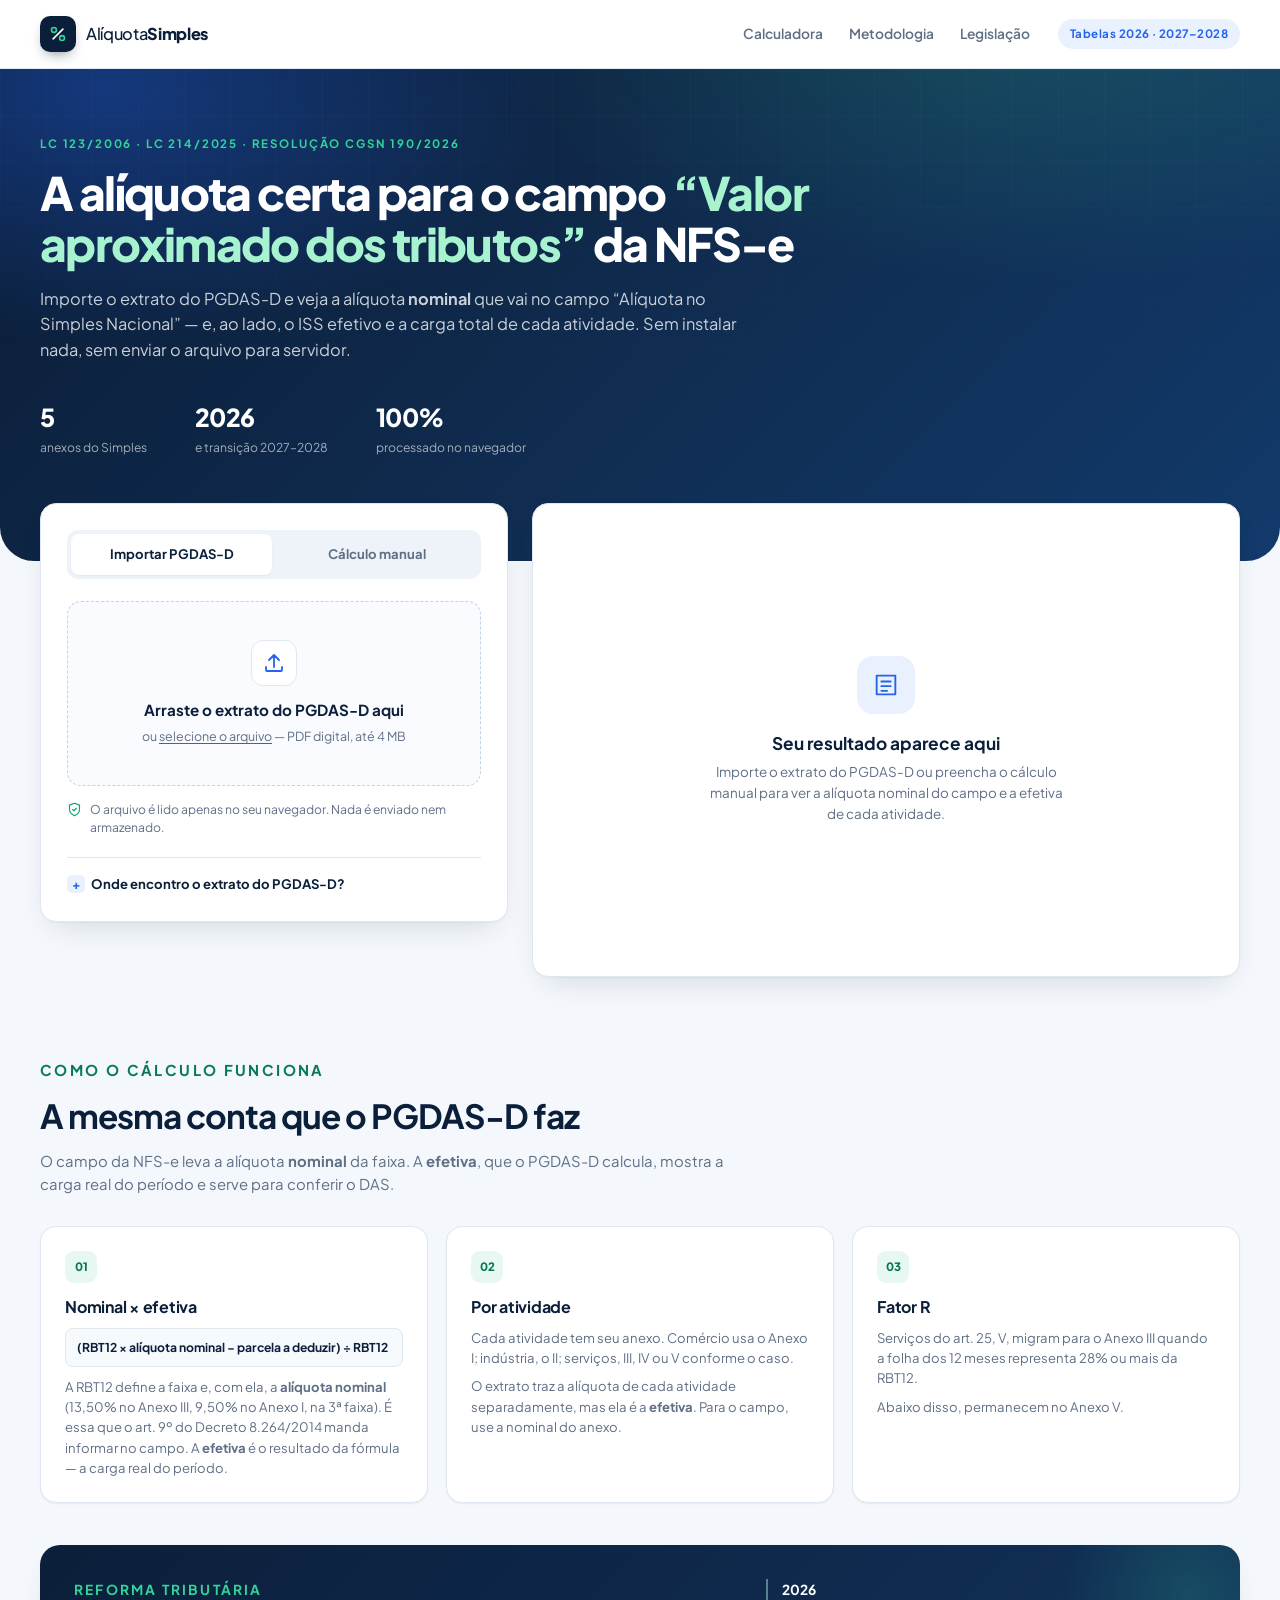
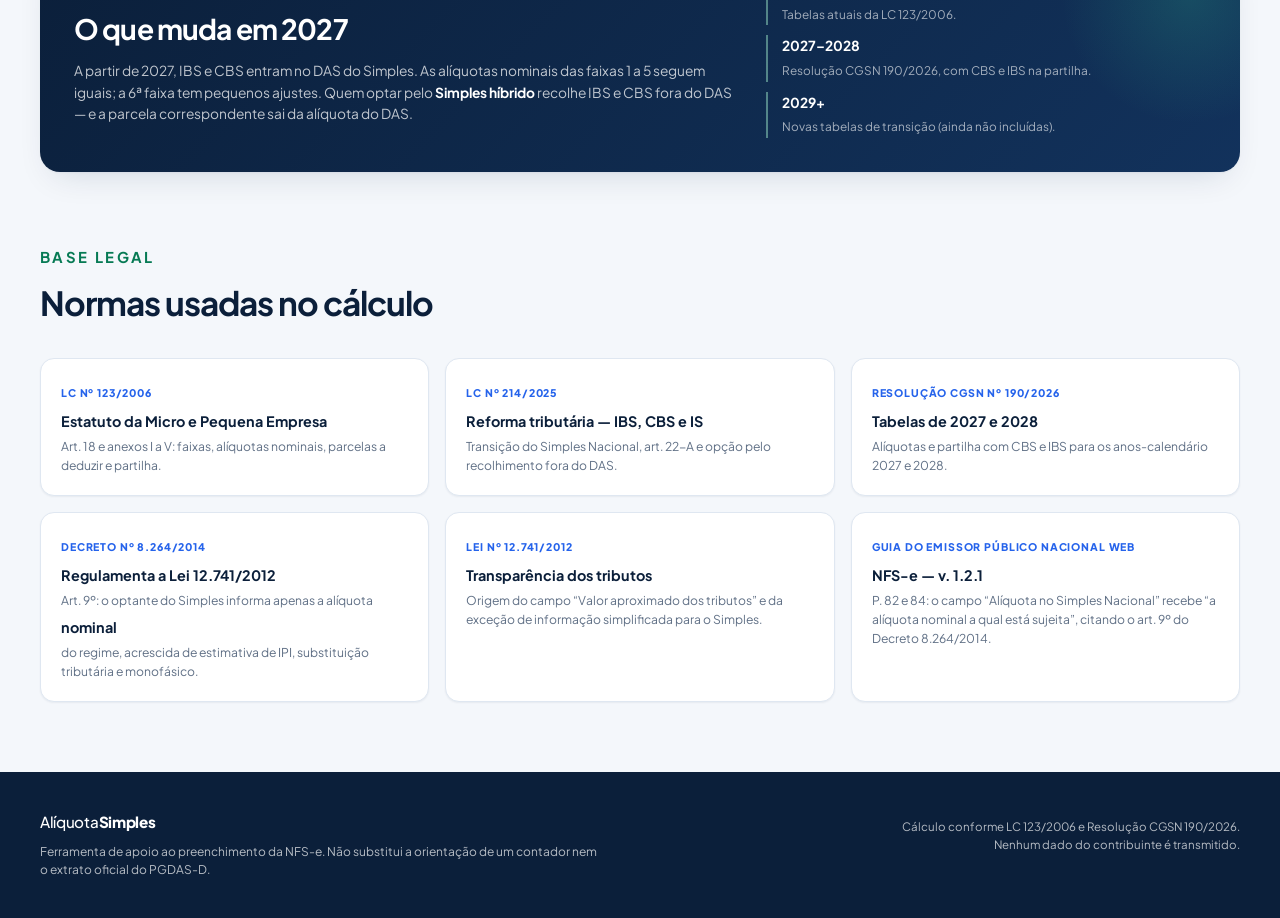
==== index.html @ 1a5f110c "refactor: remove a coluna DAS pago do relatorio" ====
<!DOCTYPE html>
<html lang="pt-BR">
<head>
  <meta charset="UTF-8">
  <meta name="viewport" content="width=device-width, initial-scale=1.0">
  <title>Alíquota Simples Nacional — cálculo para a NFS-e</title>
  <meta name="description" content="Calcule a alíquota nominal do Simples Nacional para o campo “Alíquota no Simples Nacional” da NFS-e e veja a efetiva ao lado. Importe o extrato do PGDAS-D ou informe os dados manualmente.">
  <link rel="icon" href="data:image/svg+xml,<svg xmlns='http://www.w3.org/2000/svg' viewBox='0 0 32 32'><rect width='32' height='32' rx='8' fill='%230f2544'/><path d='M10 22L22 10' stroke='%2334d399' stroke-width='2.5' stroke-linecap='round'/><circle cx='11' cy='11' r='3' fill='none' stroke='%23fff' stroke-width='2'/><circle cx='21' cy='21' r='3' fill='none' stroke='%23fff' stroke-width='2'/></svg>">
  <link rel="preconnect" href="https://fonts.googleapis.com">
  <link rel="preconnect" href="https://fonts.gstatic.com" crossorigin>
  <link href="https://fonts.googleapis.com/css2?family=Plus+Jakarta+Sans:wght@400;500;600;700;800&display=swap" rel="stylesheet">
  <link rel="stylesheet" href="styles.css">
</head>
<body>
  <header class="topbar">
    <div class="wrap topbar-inner">
      <a class="brand" href="#topo">
        <span class="brand-mark" aria-hidden="true">
          <svg viewBox="0 0 32 32"><path d="M10 22L22 10"/><circle cx="11" cy="11" r="3"/><circle cx="21" cy="21" r="3"/></svg>
        </span>
        <span class="brand-text">Alíquota<strong>Simples</strong></span>
      </a>
      <nav class="nav" aria-label="Navegação principal">
        <a href="#calcular">Calculadora</a>
        <a href="#metodologia">Metodologia</a>
        <a href="#legislacao">Legislação</a>
      </nav>
      <span class="badge-ano">Tabelas 2026 · 2027–2028</span>
    </div>
  </header>

  <main id="topo">
    <section class="hero">
      <div class="wrap hero-inner">
        <p class="eyebrow">LC 123/2006 · LC 214/2025 · Resolução CGSN 190/2026</p>
        <h1>A alíquota certa para o campo <span>“Valor aproximado dos tributos”</span> da NFS-e</h1>
        <p class="hero-sub">Importe o extrato do PGDAS-D e veja a alíquota <strong>nominal</strong> que vai no campo “Alíquota no Simples Nacional” — e, ao lado, o ISS efetivo e a carga total de cada atividade. Sem instalar nada, sem enviar o arquivo para servidor.</p>
        <div class="hero-stats">
          <div><strong>5</strong><span>anexos do Simples</span></div>
          <div><strong>2026</strong><span>e transição 2027–2028</span></div>
          <div><strong>100%</strong><span>processado no navegador</span></div>
        </div>
      </div>
    </section>

    <section class="wrap layout" id="calcular">
      <div class="panel entrada">
        <div class="tabs" role="tablist" aria-label="Forma de entrada dos dados">
          <button class="tab is-active" id="tab-pdf" role="tab" aria-selected="true" aria-controls="painel-pdf" data-tab="pdf">Importar PGDAS-D</button>
          <button class="tab" id="tab-manual" role="tab" aria-selected="false" aria-controls="painel-manual" data-tab="manual">Cálculo manual</button>
        </div>

        <div id="painel-pdf" role="tabpanel" aria-labelledby="tab-pdf">
          <label class="dropzone" id="dropzone" for="arquivo" tabindex="0">
            <input type="file" id="arquivo" accept="application/pdf,.pdf" hidden>
            <span class="drop-icon" aria-hidden="true">
              <svg viewBox="0 0 24 24"><path d="M12 16V4m0 0L7 9m5-5 5 5"/><path d="M4 16v3a1 1 0 0 0 1 1h14a1 1 0 0 0 1-1v-3"/></svg>
            </span>
            <span class="drop-title">Arraste o extrato do PGDAS-D aqui</span>
            <span class="drop-sub">ou <u>selecione o arquivo</u> — PDF digital, até 4 MB</span>
          </label>
          <p class="nota">
            <svg viewBox="0 0 24 24" aria-hidden="true"><path d="M12 22s8-4 8-10V5l-8-3-8 3v7c0 6 8 10 8 10Z"/><path d="m9 12 2 2 4-4"/></svg>
            O arquivo é lido apenas no seu navegador. Nada é enviado nem armazenado.
          </p>

          <details class="ajuda">
            <summary>Onde encontro o extrato do PGDAS-D?</summary>
            <ol>
              <li>Acesse o <strong>Portal do Simples Nacional</strong> com o certificado ou código de acesso.</li>
              <li>Entre em <strong>PGDAS-D → Apuração → Consultar Extrato</strong> e escolha o período.</li>
              <li>Baixe o PDF (é o arquivo que começa com <em>“Extrato do Simples Nacional”</em>).</li>
            </ol>
            <p>O PDF precisa ser digital (texto selecionável). Extratos escaneados ou fotografados não são lidos.</p>
          </details>
        </div>

        <div id="painel-manual" role="tabpanel" aria-labelledby="tab-manual" hidden>
          <form id="form-manual" class="manual" novalidate>
            <div class="form-grid">
              <div class="field">
                <label for="ano">Ano de apuração</label>
                <select id="ano" name="ano">
                  <option value="2026">2026 (ou anterior)</option>
                  <option value="2027">2027–2028</option>
                </select>
              </div>
              <div class="field">
                <label for="atividade">Atividade</label>
                <select id="atividade" name="atividade">
                  <option value="I">Comércio — Anexo I</option>
                  <option value="II">Indústria — Anexo II</option>
                  <option value="III">Serviços — Anexo III</option>
                  <option value="IV">Serviços — Anexo IV</option>
                  <option value="V">Serviços — Anexo V</option>
                  <option value="R">Sujeitos ao Fator R (III ou V)</option>
                </select>
              </div>
            </div>

            <label class="check inicio-check">
              <input type="checkbox" id="inicio-atividade" name="inicio-atividade">
              <span><strong>Empresa em início de atividade</strong> — informe o mês de atividade contado desde a inscrição no CNPJ.</span>
            </label>
            <div class="field" id="campo-mes-atividade" hidden>
              <label for="mes-atividade">Mês de atividade no período de apuração</label>
              <select id="mes-atividade" name="mes-atividade">
                <option value="1">1º mês</option>
                <option value="2">2º mês</option>
                <option value="3">3º mês</option>
                <option value="4">4º mês</option>
                <option value="5">5º mês</option>
                <option value="6">6º mês</option>
                <option value="7">7º mês</option>
                <option value="8">8º mês</option>
                <option value="9">9º mês</option>
                <option value="10">10º mês</option>
                <option value="11">11º mês</option>
                <option value="12">12º mês</option>
                <option value="13">13º mês</option>
                <option value="14">14º mês ou posterior (regra normal)</option>
              </select>
              <p class="field-help" id="inicio-help"></p>
            </div>

            <div class="field">
              <label for="rbt12">RBT12 — base normal informada no PGDAS-D <span class="hint">necessária fora do período inicial</span></label>
              <div class="money"><span>R$</span><input id="rbt12" name="rbt12" inputmode="decimal" placeholder="540.220,74" autocomplete="off"></div>
            </div>

            <div class="form-grid">
              <div class="field">
                <label for="rbt12p">Base proporcionalizada (RBT12p) <span class="hint">conforme o PA e o ano</span></label>
                <div class="money"><span>R$</span><input id="rbt12p" name="rbt12p" inputmode="decimal" placeholder="opcional" autocomplete="off"></div>
              </div>
              <div class="field">
                <label for="rpa">Receita do mês <span class="hint">opcional</span></label>
                <div class="money"><span>R$</span><input id="rpa" name="rpa" inputmode="decimal" placeholder="estimar o DAS" autocomplete="off"></div>
              </div>
            </div>

            <div class="field" id="campo-receitas-historicas" hidden>
              <label for="receitas-historicas">Receitas brutas mensais anteriores <span class="hint">separadas por ponto e vírgula</span></label>
              <input id="receitas-historicas" name="receitas-historicas" inputmode="decimal" placeholder="10.000,00; 12.500,00; 0,00" autocomplete="off">
              <p class="field-help" id="historico-help"></p>
            </div>

            <div class="field" id="campo-fator" hidden>
              <label for="fator">Fator R <span class="hint">FS12 ÷ RBT12, em %</span></label>
              <div class="suffix"><input id="fator" name="fator" inputmode="decimal" placeholder="ex.: 61 ou 0,61" autocomplete="off"><span>%</span></div>
              <p class="field-help" id="fator-help">Fator R ≥ 28% → Anexo III · abaixo de 28% → Anexo V.</p>
            </div>

            <label class="check" id="campo-hibrido" hidden>
              <input type="checkbox" id="hibrido" name="hibrido">
              <span><strong>Simples híbrido (2027+)</strong> — IBS e CBS recolhidos fora do DAS</span>
            </label>

            <button class="btn btn-primary" type="submit">Calcular alíquota</button>
            <p class="form-erro" id="form-erro" role="alert" hidden></p>
          </form>
        </div>
      </div>

      <div class="panel resultado" id="resultado" aria-live="polite">
        <div class="vazio" id="estado-vazio">
          <span class="vazio-icon" aria-hidden="true">
            <svg viewBox="0 0 24 24"><path d="M4 4h16v16H4z"/><path d="M8 9h8M8 13h8M8 17h5"/></svg>
          </span>
          <h2>Seu resultado aparece aqui</h2>
          <p>Importe o extrato do PGDAS-D ou preencha o cálculo manual para ver a alíquota nominal do campo e a efetiva de cada atividade.</p>
        </div>
      </div>
    </section>

    <section class="wrap metodologia" id="metodologia">
      <div class="section-head">
        <p class="eyebrow">Como o cálculo funciona</p>
        <h2>A mesma conta que o PGDAS-D faz</h2>
        <p>O campo da NFS-e leva a alíquota <strong>nominal</strong> da faixa. A <strong>efetiva</strong>, que o PGDAS-D calcula, mostra a carga real do período e serve para conferir o DAS.</p>
      </div>
      <div class="cards3">
        <article class="card">
          <span class="card-num">01</span>
          <h3>Nominal × efetiva</h3>
          <p class="formula-inline">(RBT12 × alíquota nominal − parcela a deduzir) ÷ RBT12</p>
          <p>A RBT12 define a faixa e, com ela, a <strong>alíquota nominal</strong> (13,50% no Anexo III, 9,50% no Anexo I, na 3ª faixa). É essa que o art. 9º do Decreto 8.264/2014 manda informar no campo. A <strong>efetiva</strong> é o resultado da fórmula — a carga real do período.</p>
        </article>
        <article class="card">
          <span class="card-num">02</span>
          <h3>Por atividade</h3>
          <p>Cada atividade tem seu anexo. Comércio usa o Anexo I; indústria, o II; serviços, III, IV ou V conforme o caso.</p>
          <p>O extrato traz a alíquota de cada atividade separadamente, mas ela é a <strong>efetiva</strong>. Para o campo, use a nominal do anexo.</p>
        </article>
        <article class="card">
          <span class="card-num">03</span>
          <h3>Fator R</h3>
          <p>Serviços do art. 25, V, migram para o Anexo III quando a folha dos 12 meses representa 28% ou mais da RBT12.</p>
          <p>Abaixo disso, permanecem no Anexo V.</p>
        </article>
      </div>
    </section>

    <section class="wrap transicao">
      <div class="transicao-box">
        <div>
          <p class="eyebrow">Reforma tributária</p>
          <h2>O que muda em 2027</h2>
          <p>A partir de 2027, IBS e CBS entram no DAS do Simples. As alíquotas nominais das faixas 1 a 5 seguem iguais; a 6ª faixa tem pequenos ajustes. Quem optar pelo <strong>Simples híbrido</strong> recolhe IBS e CBS fora do DAS — e a parcela correspondente sai da alíquota do DAS.</p>
        </div>
        <ul class="transicao-lista">
          <li><strong>2026</strong><span>Tabelas atuais da LC 123/2006.</span></li>
          <li><strong>2027–2028</strong><span>Resolução CGSN 190/2026, com CBS e IBS na partilha.</span></li>
          <li><strong>2029+</strong><span>Novas tabelas de transição (ainda não incluídas).</span></li>
        </ul>
      </div>
    </section>

    <section class="wrap legislacao" id="legislacao">
      <div class="section-head">
        <p class="eyebrow">Base legal</p>
        <h2>Normas usadas no cálculo</h2>
      </div>
      <div class="legislacao-grid">
        <a class="leg-item" href="https://www.planalto.gov.br/ccivil_03/leis/lcp/lcp123.htm" target="_blank" rel="noopener">
          <span>LC nº 123/2006</span>
          <strong>Estatuto da Micro e Pequena Empresa</strong>
          <p>Art. 18 e anexos I a V: faixas, alíquotas nominais, parcelas a deduzir e partilha.</p>
        </a>
        <a class="leg-item" href="https://www.planalto.gov.br/ccivil_03/leis/lcp/lcp214.htm" target="_blank" rel="noopener">
          <span>LC nº 214/2025</span>
          <strong>Reforma tributária — IBS, CBS e IS</strong>
          <p>Transição do Simples Nacional, art. 22-A e opção pelo recolhimento fora do DAS.</p>
        </a>
        <a class="leg-item" href="https://www.in.gov.br/" target="_blank" rel="noopener">
          <span>Resolução CGSN nº 190/2026</span>
          <strong>Tabelas de 2027 e 2028</strong>
          <p>Alíquotas e partilha com CBS e IBS para os anos-calendário 2027 e 2028.</p>
        </a>
        <a class="leg-item" href="https://www.planalto.gov.br/ccivil_03/_ato2011-2014/2014/decreto/d8264.htm" target="_blank" rel="noopener">
          <span>Decreto nº 8.264/2014</span>
          <strong>Regulamenta a Lei 12.741/2012</strong>
          <p>Art. 9º: o optante do Simples informa apenas a alíquota <strong>nominal</strong> do regime, acrescida de estimativa de IPI, substituição tributária e monofásico.</p>
        </a>
        <a class="leg-item" href="https://www.planalto.gov.br/ccivil_03/_ato2011-2014/2012/lei/l12741.htm" target="_blank" rel="noopener">
          <span>Lei nº 12.741/2012</span>
          <strong>Transparência dos tributos</strong>
          <p>Origem do campo “Valor aproximado dos tributos” e da exceção de informação simplificada para o Simples.</p>
        </a>
        <a class="leg-item" href="https://www.gov.br/nfse/pt-br" target="_blank" rel="noopener">
          <span>Guia do Emissor Público Nacional Web</span>
          <strong>NFS-e — v. 1.2.1</strong>
          <p>P. 82 e 84: o campo “Alíquota no Simples Nacional” recebe “a alíquota nominal a qual está sujeita”, citando o art. 9º do Decreto 8.264/2014.</p>
        </a>
      </div>
    </section>
  </main>

  <footer class="footer">
    <div class="wrap footer-inner">
      <div>
        <span class="brand-text small">Alíquota<strong>Simples</strong></span>
        <p>Ferramenta de apoio ao preenchimento da NFS-e. Não substitui a orientação de um contador nem o extrato oficial do PGDAS-D.</p>
      </div>
      <p class="footer-meta">Cálculo conforme LC 123/2006 e Resolução CGSN 190/2026.<br>Nenhum dado do contribuinte é transmitido.</p>
    </div>
  </footer>

  <script src="pdf.min.js" defer></script>
  <script src="tabelas.js" defer></script>
  <script src="parser.js" defer></script>
  <script src="app.js" defer></script>
</body>
</html>
---- styles.css ----
:root {
  --navy: #0b1f3a;
  --navy-2: #12325c;
  --blue: #2563eb;
  --blue-dark: #1d4ed8;
  --blue-soft: #eaf1fe;
  --emerald: #0f9f6e;
  --emerald-light: #34d399;
  --emerald-soft: #e7f7f1;
  --ink: #152033;
  --muted: #5f6f85;
  --line: #dfe7f1;
  --bg: #f4f7fb;
  --card: #ffffff;
  --radius: 16px;
  --shadow: 0 1px 2px rgba(15, 37, 68, .04), 0 14px 34px -14px rgba(15, 37, 68, .16);
  --shadow-sm: 0 1px 2px rgba(15, 37, 68, .06);
  --font: 'Plus Jakarta Sans', -apple-system, BlinkMacSystemFont, 'Segoe UI', Roboto, sans-serif;
}

* { margin: 0; padding: 0; box-sizing: border-box; }

html { scroll-behavior: smooth; }

body {
  font-family: var(--font);
  background: var(--bg);
  color: var(--ink);
  line-height: 1.55;
  -webkit-font-smoothing: antialiased;
}

a { color: inherit; text-decoration: none; }

button, input, select { font: inherit; color: inherit; }

.wrap { width: min(1200px, calc(100% - 40px)); margin: 0 auto; }

/* Topbar */
.topbar {
  position: sticky;
  top: 0;
  z-index: 40;
  background: rgba(255, 255, 255, .92);
  backdrop-filter: blur(10px);
  border-bottom: 1px solid var(--line);
}
.topbar-inner { display: flex; align-items: center; gap: 28px; height: 68px; }
.brand { display: inline-flex; align-items: center; gap: 10px; margin-right: auto; }
.brand-mark {
  width: 36px; height: 36px; border-radius: 10px;
  background: var(--navy);
  display: grid; place-items: center;
  box-shadow: 0 6px 14px -6px rgba(11, 31, 58, .6);
}
.brand-mark svg { width: 26px; height: 26px; fill: none; stroke: #fff; stroke-width: 2; stroke-linecap: round; }
.brand-mark svg circle { stroke: var(--emerald-light); }
.brand-text { font-size: 1.02rem; font-weight: 500; letter-spacing: -.02em; color: var(--navy); }
.brand-text strong { font-weight: 800; }
.brand-text.small { font-size: .95rem; }

.nav { display: flex; gap: 26px; }
.nav a { font-size: .86rem; font-weight: 600; color: var(--muted); transition: color .18s; }
.nav a:hover { color: var(--navy); }
.badge-ano {
  font-size: .72rem; font-weight: 700; letter-spacing: .04em;
  color: var(--blue); background: var(--blue-soft);
  padding: 6px 12px; border-radius: 999px; white-space: nowrap;
}

/* Hero */
.hero {
  position: relative;
  overflow: hidden;
  background:
    radial-gradient(900px 420px at 82% -10%, rgba(52, 211, 153, .20), transparent 62%),
    radial-gradient(700px 380px at 8% 4%, rgba(37, 99, 235, .38), transparent 66%),
    linear-gradient(135deg, #0a1c35 0%, #102c50 52%, #123a6b 100%);
  color: #fff;
  padding: 66px 0 104px;
  border-radius: 0 0 34px 34px;
}
.hero::after {
  content: '';
  position: absolute; inset: 0;
  background-image:
    linear-gradient(rgba(255,255,255,.045) 1px, transparent 1px),
    linear-gradient(90deg, rgba(255,255,255,.045) 1px, transparent 1px);
  background-size: 46px 46px;
  mask-image: linear-gradient(to bottom, rgba(0,0,0,.5), transparent 78%);
  pointer-events: none;
}
.hero-inner { position: relative; z-index: 1; }
.eyebrow {
  font-size: .72rem; font-weight: 700; letter-spacing: .16em;
  text-transform: uppercase; color: var(--emerald-light);
}
.hero .eyebrow { margin-bottom: 14px; }
.hero h1 {
  font-size: clamp(2rem, 3.6vw, 3.15rem);
  line-height: 1.1;
  letter-spacing: -.035em;
  font-weight: 800;
  max-width: 940px;
}
.hero h1 span { color: #a7f3d0; }
.hero-sub { margin-top: 18px; max-width: 720px; font-size: 1.02rem; color: rgba(255, 255, 255, .78); }
.hero-stats { display: flex; flex-wrap: wrap; gap: 16px 48px; margin-top: 36px; }
.hero-stats div { display: flex; flex-direction: column; }
.hero-stats strong { font-size: 1.55rem; font-weight: 800; letter-spacing: -.03em; }
.hero-stats span { font-size: .76rem; color: rgba(255, 255, 255, .62); margin-top: 2px; }

/* Layout */
.layout {
  display: grid;
  grid-template-columns: minmax(0, 468px) minmax(0, 1fr);
  gap: 24px;
  align-items: start;
  margin-top: -58px;
  margin-bottom: 8px;
  position: relative;
  z-index: 2;
}

.panel {
  background: var(--card);
  border: 1px solid var(--line);
  border-radius: var(--radius);
  box-shadow: var(--shadow);
  padding: 26px;
}
.entrada { position: sticky; top: 88px; }

/* Tabs */
.tabs {
  display: flex; gap: 4px; padding: 4px;
  background: #eef3f9; border-radius: 11px; margin-bottom: 22px;
}
.tab {
  flex: 1; border: 0; background: transparent; cursor: pointer;
  padding: 10px 12px; border-radius: 8px;
  font-size: .82rem; font-weight: 700; color: var(--muted);
  transition: background .18s, color .18s, box-shadow .18s;
}
.tab:hover { color: var(--navy); }
.tab.is-active { background: #fff; color: var(--navy); box-shadow: var(--shadow-sm); }

/* Dropzone */
.dropzone {
  display: flex; flex-direction: column; align-items: center; justify-content: center;
  gap: 6px; text-align: center;
  border: 1.8px dashed #c3d2e5; border-radius: 14px;
  background: #f9fbfe; padding: 38px 20px;
  cursor: pointer; transition: border-color .18s, background .18s, transform .18s;
}
.dropzone:hover, .dropzone:focus-visible, .dropzone.is-drag {
  border-color: var(--blue); background: var(--blue-soft);
  outline: none;
}
.dropzone.is-drag { transform: scale(.995); }
.drop-icon {
  width: 46px; height: 46px; border-radius: 12px; background: #fff;
  border: 1px solid var(--line); display: grid; place-items: center; margin-bottom: 6px;
}
.drop-icon svg { width: 24px; height: 24px; fill: none; stroke: var(--blue); stroke-width: 1.8; stroke-linecap: round; stroke-linejoin: round; }
.drop-title { font-weight: 700; font-size: .95rem; color: var(--navy); }
.drop-sub { font-size: .78rem; color: var(--muted); }
.drop-sub u { text-decoration-color: var(--blue); text-underline-offset: 2px; }

.nota {
  display: flex; gap: 8px; align-items: flex-start;
  font-size: .76rem; color: var(--muted); margin-top: 14px;
}
.nota svg { width: 15px; height: 15px; flex: 0 0 auto; margin-top: 2px; fill: none; stroke: var(--emerald); stroke-width: 1.8; stroke-linecap: round; stroke-linejoin: round; }

.ajuda { margin-top: 20px; border-top: 1px solid var(--line); padding-top: 16px; }
.ajuda summary { cursor: pointer; font-size: .82rem; font-weight: 700; color: var(--navy); list-style: none; display: flex; align-items: center; gap: 6px; }
.ajuda summary::-webkit-details-marker { display: none; }
.ajuda summary::before { content: '+'; display: inline-grid; place-items: center; width: 18px; height: 18px; border-radius: 5px; background: var(--blue-soft); color: var(--blue); font-weight: 800; font-size: .78rem; }
.ajuda[open] summary::before { content: '–'; }
.ajuda ol { margin: 12px 0 8px 18px; font-size: .8rem; color: var(--muted); display: grid; gap: 6px; }
.ajuda p { font-size: .78rem; color: var(--muted); }

/* Form */
.manual .field { margin-bottom: 14px; }
.form-grid { display: grid; grid-template-columns: 1fr 1fr; gap: 12px; }
.field label { display: block; font-size: .76rem; font-weight: 700; color: var(--navy); margin-bottom: 6px; }
.hint, .obrig { font-weight: 600; color: var(--muted); font-size: .68rem; letter-spacing: .02em; }
.obrig { color: var(--blue); }
.field-help { font-size: .72rem; color: var(--muted); margin-top: 5px; }

.field select,
.field input[type="text"],
.field input:not([type]) {
  width: 100%; height: 42px;
  border: 1.5px solid var(--line); border-radius: 9px;
  background: #fcfdff; padding: 0 12px;
  font-size: .88rem; font-weight: 600;
  transition: border-color .18s, box-shadow .18s, background .18s;
}
.field select:focus, .field input:focus {
  outline: none; border-color: var(--blue); background: #fff;
  box-shadow: 0 0 0 3px rgba(37, 99, 235, .12);
}
.money, .suffix {
  display: flex; align-items: center;
  border: 1.5px solid var(--line); border-radius: 9px;
  background: #fcfdff; overflow: hidden;
  transition: border-color .18s, box-shadow .18s;
}
.money:focus-within, .suffix:focus-within {
  border-color: var(--blue); background: #fff;
  box-shadow: 0 0 0 3px rgba(37, 99, 235, .12);
}
.money span, .suffix span {
  padding: 0 10px; font-size: .78rem; font-weight: 700; color: var(--muted);
  background: #f4f7fb; align-self: stretch; display: flex; align-items: center;
}
.money input, .suffix input {
  flex: 1; min-width: 0; height: 40px; border: 0; background: transparent;
  padding: 0 12px; font-size: .88rem; font-weight: 600;
}
.money input:focus, .suffix input:focus { outline: none; }

.check {
  display: flex; gap: 10px; align-items: flex-start;
  background: #f7fafd; border: 1px solid var(--line); border-radius: 10px;
  padding: 12px 14px; margin: 4px 0 18px; cursor: pointer;
}
.check input { width: 17px; height: 17px; margin-top: 2px; accent-color: var(--blue); flex: 0 0 auto; }
.check span { font-size: .78rem; color: var(--muted); line-height: 1.45; }
.check strong { color: var(--navy); }

.btn {
  display: inline-flex; align-items: center; justify-content: center; gap: 8px;
  border: 0; border-radius: 10px; cursor: pointer;
  font-weight: 700; font-size: .86rem; padding: 12px 18px;
  transition: transform .16s, background .18s, box-shadow .18s, color .18s;
}
.btn:active { transform: translateY(1px); }
.btn-primary {
  width: 100%;
  background: var(--blue); color: #fff;
  box-shadow: 0 10px 22px -10px rgba(37, 99, 235, .7);
}
.btn-primary:hover { background: var(--blue-dark); }
.btn-soft {
  background: #fff; color: var(--navy);
  border: 1px solid var(--line); padding: 8px 12px; font-size: .76rem;
}
.btn-soft:hover { border-color: var(--blue); color: var(--blue); }
.btn-copy {
  background: var(--emerald-soft); color: #067a54;
  padding: 8px 12px; font-size: .74rem; white-space: nowrap;
}
.btn-copy:hover { background: #d5f2e6; }

.form-erro {
  margin-top: 12px; font-size: .78rem; color: #b42318;
  background: #fef3f2; border: 1px solid #fecdca; border-radius: 8px; padding: 10px 12px;
}

/* Result — empty */
.vazio {
  min-height: 420px; display: flex; flex-direction: column;
  align-items: center; justify-content: center; text-align: center;
  padding: 40px 28px; color: var(--muted);
}
.vazio-icon {
  width: 58px; height: 58px; border-radius: 16px;
  background: var(--blue-soft); display: grid; place-items: center; margin-bottom: 16px;
}
.vazio-icon svg { width: 28px; height: 28px; fill: none; stroke: var(--blue); stroke-width: 1.6; stroke-linecap: round; stroke-linejoin: round; }
.vazio h2 { font-size: 1.08rem; color: var(--navy); margin-bottom: 6px; }
.vazio p { font-size: .84rem; max-width: 360px; }
.vazio-icon.erro { background: #fef3f2; }
.vazio-icon.erro svg { stroke: #d92d20; }

.loading {
  min-height: 420px; display: flex; flex-direction: column; align-items: center;
  justify-content: center; gap: 10px; color: var(--muted); font-size: .84rem;
  padding: 30px; text-align: center;
}
.loading strong { color: var(--navy); font-size: .95rem; }
.spinner {
  width: 36px; height: 36px; border-radius: 50%;
  border: 3px solid var(--line); border-top-color: var(--blue);
  animation: girar .8s linear infinite; margin-bottom: 4px;
}
@keyframes girar { to { transform: rotate(360deg); } }

/* Result — company */
.empresa { display: flex; justify-content: space-between; align-items: flex-start; gap: 16px; padding-bottom: 12px; border-bottom: 1px solid var(--line); }
.empresa h2 { font-size: 1.05rem; letter-spacing: -.02em; margin: 2px 0 1px; }
.empresa p { font-size: .76rem; color: var(--muted); }
.empresa .pa {
  flex: 0 0 auto; text-align: right;
  background: var(--navy); color: #fff; border-radius: 9px;
  padding: 6px 10px; font-size: .72rem; font-weight: 700; line-height: 1.3;
}
.empresa .pa span { display: block; font-weight: 500; color: rgba(255,255,255,.62); font-size: .6rem; letter-spacing: .06em; text-transform: uppercase; }

.chips { display: grid; grid-template-columns: repeat(3, minmax(0, 1fr)); gap: 8px; margin: 10px 0; }
.chip { background: #f7fafd; border: 1px solid var(--line); border-radius: 10px; padding: 7px 10px; }
.chip span { display: block; font-size: .6rem; font-weight: 700; letter-spacing: .07em; text-transform: uppercase; color: var(--muted); }
.chip strong { display: block; font-size: .86rem; margin-top: 1px; letter-spacing: -.01em; }
.chip small { display: block; font-size: .63rem; color: var(--muted); margin-top: 1px; }

.section-mini {
  display: flex; justify-content: space-between; align-items: center; gap: 12px;
  margin: 12px 0 5px;
}
.section-mini h3 { font-size: .9rem; letter-spacing: -.01em; }
.section-mini p { font-size: .72rem; color: var(--muted); }

.toggle-hibrido {
  display: flex; align-items: center; gap: 8px;
  font-size: .74rem; color: var(--muted); cursor: pointer;
}
.toggle-hibrido input { width: 15px; height: 15px; accent-color: var(--blue); }

/* Activities */
.ativ { padding: 8px 4px; border-bottom: 1px solid #edf2f8; }
.ativ:last-child { border-bottom: 0; }
.ativ-top { display: flex; align-items: center; gap: 10px; }
.ativ-main { flex: 1 1 auto; min-width: 0; }
.ativ-desc { font-size: .78rem; font-weight: 600; line-height: 1.35; }
.ativ-meta { font-size: .67rem; color: var(--muted); margin-top: 2px; }
.ativ-anexo {
  flex: 0 0 122px; width: 122px; height: 28px; border: 1.5px solid var(--line);
  border-radius: 8px; background: #fcfdff; padding: 0 6px;
  font-size: .72rem; font-weight: 600; cursor: pointer;
}
.ativ-anexo:focus { outline: none; border-color: var(--blue); box-shadow: 0 0 0 3px rgba(37,99,235,.12); }
.ativ-rates {
  display: grid; grid-template-columns: repeat(3, minmax(0, 1fr));
  gap: 8px; margin-top: 5px;
}
.ativ-rate {
  text-align: center; min-width: 0;
  background: #f9fbfe; border: 1px solid var(--line); border-radius: 9px;
  padding: 3px 6px 5px;
  -webkit-print-color-adjust: exact; print-color-adjust: exact;
}
.ativ-rate .rate-cap {
  display: block; margin: 0 0 2px;
  font-size: .5rem; font-weight: 800; letter-spacing: .06em; text-transform: uppercase;
  color: var(--muted); line-height: 1.2;
  white-space: nowrap; overflow: hidden; text-overflow: ellipsis;
}
.ativ-rate strong { display: block; font-size: 1.08rem; font-weight: 800; color: var(--navy); letter-spacing: -.03em; line-height: 1.15; white-space: nowrap; }
.ativ-rate span { display: block; font-size: .62rem; color: var(--muted); margin-top: 2px; line-height: 1.3; }
.ativ-rate.is-empty strong { color: #b6c2d2; }
.nominal-rate { background: var(--emerald-soft); border-color: #a7e3c6; }
.nominal-rate strong { color: #047857; font-size: 1.26rem; }
.nominal-rate .rate-cap { color: #067a54; }
.nominal-rate.is-neutral { background: #f7fafd; border-color: var(--line); }
.nominal-rate.is-neutral strong { color: var(--navy); font-size: 1.08rem; }
.nominal-rate.is-neutral .rate-cap { color: var(--muted); }
.iss-rate { background: #eff6ff; border-color: #bfdbfe; }
.iss-rate strong { color: #1d4ed8; font-size: 1.26rem; }
.iss-rate .rate-cap { color: #1d4ed8; }
.iss-rate.is-neutral { background: #f7fafd; border-color: var(--line); }
.iss-rate.is-neutral strong { color: #b6c2d2; font-size: 1.08rem; }
.iss-rate.is-neutral .rate-cap { color: var(--muted); }
.btn-portal {
  display: block; width: 100%; margin-top: 4px;
  background: #067a54; color: #fff; border: 0; border-radius: 6px;
  padding: 3px 0; font-size: .6rem; font-weight: 800; cursor: pointer;
  font-family: inherit; letter-spacing: .01em;
}
.btn-portal:hover { background: #045c3f; }
.btn-portal.is-copied { background: #045c3f; }
.efetiva-rate strong { color: var(--navy); }
.link-copy {
  background: none; border: 0; padding: 0; margin-top: 4px;
  font-size: .62rem; font-weight: 700; color: #067a54;
  text-decoration: underline; text-underline-offset: 2px; cursor: pointer;
}
.link-copy:hover { color: #045c3f; }
.tag {
  display: inline-block; margin-left: 5px; padding: 1px 5px; border-radius: 4px;
  font-size: .56rem; font-weight: 800; letter-spacing: .05em; text-transform: uppercase;
  vertical-align: 1px; white-space: nowrap;
}
.tag-warn { background: #fef3f2; color: #b42318; border: 1px solid #fecdca; }
.tag-info { background: #eff6ff; color: #1d4ed8; border: 1px solid #bfdbfe; }

.alerta {
  display: flex; gap: 10px; align-items: flex-start;
  background: #fffaeb; border: 1px solid #fedf89; color: #93370d;
  border-radius: 10px; padding: 11px 13px; font-size: .76rem; margin-top: 14px;
}
.alerta svg { width: 16px; height: 16px; flex: 0 0 auto; margin-top: 1px; fill: none; stroke: currentColor; stroke-width: 1.8; stroke-linecap: round; }
.alerta strong { color: inherit; }
.alerta-info { background: #eff6ff; border-color: #bfdbfe; color: #1e40af; }
.destaque-portal {
  display: flex; gap: 9px; align-items: flex-start;
  background: linear-gradient(180deg, #ecfdf5, #e3f9ef);
  border: 1px solid #a7e3c6; color: #065f46;
  border-radius: 10px; padding: 8px 10px; font-size: .72rem; line-height: 1.45; margin-top: 8px;
}
.destaque-portal svg {
  width: 17px; height: 17px; flex: 0 0 auto; margin-top: 1px;
  fill: none; stroke: currentColor; stroke-width: 1.9; stroke-linecap: round;
}
.destaque-portal strong { color: #045c3f; }
.rate-principal { min-width: 0; }
.portal-pill {
  display: inline-block; margin-top: 10px; padding: 3px 9px; border-radius: 999px;
  background: #a7f3d0; color: #045c3f; font-size: .66rem; font-weight: 800;
  letter-spacing: .04em; text-transform: uppercase;
}
.btn-copy-destaque { background: #067a54 !important; color: #fff !important; border-color: #067a54 !important; }
.btn-copy-destaque:hover { background: #045c3f !important; }

/* Rate card (manual) */
.ratecard {
  position: relative; overflow: hidden; color: #fff;
  background:
    radial-gradient(420px 200px at 100% 0%, rgba(52, 211, 153, .28), transparent 70%),
    linear-gradient(135deg, #0a1c35, #133563);
  border-radius: 15px; padding: 24px;
  display: flex; justify-content: space-between; align-items: flex-start; gap: 20px;
}
.ratecard::after {
  content: ''; position: absolute; right: -40px; bottom: -70px;
  width: 200px; height: 200px; border-radius: 50%;
  border: 26px solid rgba(255, 255, 255, .05);
}
.ratecard > * { position: relative; z-index: 1; }
.rate-label { font-size: .66rem; font-weight: 700; letter-spacing: .12em; text-transform: uppercase; color: #a7f3d0; }
.rate-value { font-size: clamp(2.8rem, 6vw, 4rem); font-weight: 800; letter-spacing: -.05em; line-height: 1; margin-top: 6px; }
.rate-value small { font-size: 1.35rem; font-weight: 700; margin-left: 3px; color: #a7f3d0; }
.rate-sub { font-size: .78rem; color: rgba(255, 255, 255, .72); margin-top: 8px; }
.iss-pill {
  display: inline-block; margin-top: 8px; padding: 3px 9px; border-radius: 999px;
  background: #bfdbfe; color: #1e3a8a; font-size: .66rem; font-weight: 800;
  letter-spacing: .04em; text-transform: uppercase;
}
.ratecard .btn-copy { background: rgba(255, 255, 255, .14); color: #fff; border: 1px solid rgba(255, 255, 255, .25); }
.ratecard .btn-copy:hover { background: rgba(255, 255, 255, .24); }
.rate-acoes { display: flex; flex-direction: column; gap: 8px; align-items: flex-end; flex: 0 0 auto; }

.meta-grid { display: grid; grid-template-columns: repeat(4, minmax(0, 1fr)); gap: 10px; margin: 16px 0 4px; }
.meta { background: #f7fafd; border: 1px solid var(--line); border-radius: 10px; padding: 10px 12px; }
.meta span { display: block; font-size: .62rem; text-transform: uppercase; letter-spacing: .07em; color: var(--muted); font-weight: 700; }
.meta strong { display: block; font-size: .84rem; margin-top: 2px; }
.meta small { display: block; font-size: .62rem; color: var(--muted); margin-top: 2px; font-weight: 500; }

.formula {
  background: #f7fafd; border-left: 3px solid var(--emerald);
  border-radius: 0 9px 9px 0; padding: 11px 14px;
  font-size: .78rem; color: #334155; margin: 14px 0;
  overflow-wrap: anywhere;
}
.formula b { color: var(--navy); }

.das-linha {
  display: flex; justify-content: space-between; align-items: center; gap: 12px;
  background: var(--emerald-soft); border: 1px solid #c7ecd9;
  border-radius: 10px; padding: 11px 14px; margin: 12px 0;
  font-size: .8rem;
}
.das-linha strong { font-size: .95rem; color: #067a54; }

.hibrido-info {
  background: #eff6ff; border: 1px solid #bfdbfe; color: #1e3a8a;
  border-radius: 10px; padding: 11px 13px; font-size: .74rem; margin: 12px 0;
}
.hibrido-info strong { display: block; margin-bottom: 2px; }

.partilha { width: 100%; border-collapse: collapse; margin-top: 8px; font-size: .78rem; }
.partilha th {
  text-align: left; font-size: .62rem; text-transform: uppercase; letter-spacing: .07em;
  color: var(--muted); font-weight: 700; padding: 8px 6px; border-bottom: 1px solid var(--line);
}
.partilha th:not(:first-child), .partilha td:not(:first-child) { text-align: right; }
.partilha td { padding: 8px 6px; border-bottom: 1px solid #f0f4f9; }
.partilha td:first-child { font-weight: 600; }
.partilha tr.fora td { color: #1e40af; }
.partilha tr.fora td:first-child::after {
  content: 'fora do DAS'; font-size: .58rem; font-weight: 700; text-transform: uppercase;
  letter-spacing: .05em; color: #1d4ed8; background: #dbeafe;
  padding: 1px 5px; border-radius: 4px; margin-left: 6px; vertical-align: 1px;
}
.partilha .total td { font-weight: 800; border-top: 1.5px solid var(--line); border-bottom: 0; }

.rodape-nota { font-size: .68rem; color: var(--muted); margin-top: 10px; padding-top: 9px; border-top: 1px solid var(--line); }
.rodape-nota strong { color: var(--navy); }

.acoes-resultado { display: flex; gap: 8px; flex-wrap: wrap; margin-top: 10px; }

/* Metodologia */
.metodologia { padding: 74px 0 8px; }
.section-head { max-width: 720px; margin-bottom: 30px; }
.section-head .eyebrow { color: #067a54; }
.section-head h2 { font-size: clamp(1.6rem, 2.6vw, 2.1rem); letter-spacing: -.03em; margin: 8px 0 8px; color: var(--navy); }
.section-head p { color: var(--muted); font-size: .93rem; }

.cards3 { display: grid; grid-template-columns: repeat(3, minmax(0, 1fr)); gap: 18px; }
.card {
  background: #fff; border: 1px solid var(--line); border-radius: var(--radius);
  padding: 24px; box-shadow: var(--shadow-sm); position: relative;
}
.card-num {
  display: inline-grid; place-items: center; width: 32px; height: 32px;
  border-radius: 9px; background: var(--emerald-soft); color: #067a54;
  font-size: .72rem; font-weight: 800; margin-bottom: 12px;
}
.card h3 { font-size: 1rem; letter-spacing: -.015em; margin-bottom: 8px; color: var(--navy); }
.card p { font-size: .82rem; color: var(--muted); }
.card p + p { margin-top: 8px; }
.formula-inline {
  background: #f7fafd; border: 1px solid var(--line); border-radius: 8px;
  padding: 9px 11px; font-size: .76rem !important; color: var(--navy) !important;
  font-weight: 700; margin-bottom: 10px;
}

/* Transição */
.transicao { padding: 34px 0 8px; }
.transicao-box {
  display: grid; grid-template-columns: 1.35fr .9fr; gap: 32px;
  background: linear-gradient(135deg, #0b1f3a, #12325c);
  color: #fff; border-radius: 20px; padding: 34px;
  box-shadow: var(--shadow); position: relative; overflow: hidden;
}
.transicao-box::after {
  content: ''; position: absolute; right: -80px; top: -80px;
  width: 260px; height: 260px; border-radius: 50%;
  background: radial-gradient(circle, rgba(52,211,153,.18), transparent 70%);
}
.transicao-box .eyebrow { color: var(--emerald-light); }
.transicao-box h2 { font-size: clamp(1.4rem, 2.2vw, 1.8rem); letter-spacing: -.03em; margin: 6px 0 10px; }
.transicao-box p { font-size: .86rem; color: rgba(255, 255, 255, .74); }
.transicao-box strong { color: #fff; }
.transicao-lista { list-style: none; display: grid; gap: 10px; align-content: center; position: relative; z-index: 1; }
.transicao-lista li { border-left: 2px solid rgba(167, 243, 208, .45); padding-left: 14px; }
.transicao-lista strong { display: block; font-size: .86rem; }
.transicao-lista span { font-size: .74rem; color: rgba(255, 255, 255, .62); }

/* Legislação */
.legislacao { padding: 66px 0 40px; }
.legislacao-grid { display: grid; grid-template-columns: repeat(3, minmax(0, 1fr)); gap: 16px; }
.leg-item {
  display: block; background: #fff; border: 1px solid var(--line);
  border-radius: 14px; padding: 20px; box-shadow: var(--shadow-sm);
  transition: transform .18s, box-shadow .18s, border-color .18s;
}
.leg-item:hover { transform: translateY(-2px); border-color: #bfd0e6; box-shadow: var(--shadow); }
.leg-item span { font-size: .66rem; font-weight: 800; letter-spacing: .08em; text-transform: uppercase; color: var(--blue); }
.leg-item strong { display: block; font-size: .9rem; margin: 6px 0 5px; color: var(--navy); }
.leg-item p { font-size: .76rem; color: var(--muted); }

/* Footer */
.footer { background: var(--navy); color: rgba(255, 255, 255, .7); padding: 38px 0; margin-top: 30px; }
.footer-inner { display: flex; justify-content: space-between; gap: 34px; align-items: flex-start; }
.footer .brand-text { color: #fff; }
.footer p { font-size: .75rem; max-width: 560px; margin-top: 8px; }
.footer-meta { text-align: right; font-size: .72rem !important; line-height: 1.6; }

@media (max-width: 1000px) {
  .layout { grid-template-columns: 1fr; }
  .entrada { position: static; }
  .nav { display: none; }
  .cards3, .legislacao-grid { grid-template-columns: 1fr; }
  .transicao-box { grid-template-columns: 1fr; }
}

@media (max-width: 760px) {
  .wrap { width: calc(100% - 28px); }
  .hero { padding: 46px 0 86px; border-radius: 0 0 24px 24px; }
  .hero-stats { gap: 18px 30px; }
  .layout { margin-top: -46px; }
  .panel { padding: 20px; }
  .badge-ano { display: none; }
  .chips { grid-template-columns: 1fr; }
  .ativ { padding: 10px 2px; }
  .ativ-top { flex-wrap: wrap; gap: 6px; }
  .ativ-main { flex: 1 1 100%; }
  .ativ-anexo { flex: 1 1 130px; width: auto; }
  .ativ-rates { grid-template-columns: repeat(2, minmax(0, 1fr)); }
  .ativ-rates .ativ-rate:last-child { grid-column: 1 / -1; }
  .ativ-rate .rate-cap { font-size: .46rem; letter-spacing: .04em; white-space: normal; line-height: 1.15; min-height: 2.3em; }
  .ativ-rate strong { font-size: 1.15rem; }
  .nominal-rate strong, .iss-rate strong { font-size: 1.35rem; }
  .meta-grid { grid-template-columns: 1fr 1fr; }
  .ratecard { flex-direction: column; }
  .rate-acoes { align-items: flex-start; }
  .footer-inner { flex-direction: column; }
  .footer-meta { text-align: left; }
}

@media (max-width: 460px) {
  .form-grid { grid-template-columns: 1fr; }
  .hero h1 { font-size: 1.9rem; }
  .empresa { flex-direction: column; }
  .empresa .pa { align-self: flex-start; text-align: left; }
}

@media (prefers-reduced-motion: reduce) {
  *, *::before, *::after { transition: none !important; scroll-behavior: auto !important; }
}

@media print {
  @page { margin: 10mm; }
  body { background: #fff; font-size: 12px; -webkit-print-color-adjust: exact; print-color-adjust: exact; }
  .topbar, .hero, .entrada, .metodologia, .transicao, .legislacao, .footer,
  .acoes-resultado, .btn-copy, .toggle-hibrido, .section-mini p { display: none !important; }
  .wrap { width: 100%; }
  .layout { display: block; margin: 0; padding: 0; }
  .panel.resultado { box-shadow: none; border: 0; padding: 0; }

  /* A largura de impressão cai abaixo do breakpoint mobile: restaura o layout de tabela */
  .empresa { padding-bottom: 6px; }
  .empresa h2 { font-size: 1rem; }
  .empresa .pa { padding: 5px 9px; border-radius: 7px; }

  .chips { grid-template-columns: repeat(3, minmax(0, 1fr)); gap: 6px; margin: 8px 0; }
  .chip { padding: 5px 9px; border-radius: 7px; }
  .chip strong { font-size: .8rem; }

  .section-mini { margin: 10px 0 2px; }
  .ativ { padding: 4px 2px; }
  .ativ-top { flex-wrap: nowrap; gap: 10px; }
  .ativ-main { flex: 1 1 auto; }
  .ativ-rates { grid-template-columns: repeat(3, minmax(0, 1fr)); gap: 5px; margin-top: 4px; }
  .ativ-rates .ativ-rate:last-child { grid-column: auto; }
  .ativ-desc { font-size: .74rem; }
  .ativ-meta { font-size: .64rem; margin-top: 0; }
  .ativ-anexo { flex: 0 0 116px; width: 116px; height: 22px; font-size: .64rem; padding: 0 2px; -webkit-appearance: none; appearance: none; text-align: center; }
  .ativ-rate { padding: 3px 4px 4px; }
  .ativ-rate .rate-cap { font-size: .44rem; }
  .ativ-rate strong { font-size: .9rem; }
  .ativ-rate span { font-size: .58rem; margin-top: 1px; }
  .nominal-rate strong, .iss-rate strong { font-size: 1rem; }
  .link-copy, .btn-portal { display: none; }

  .hibrido-info, .alerta, .destaque-portal { margin-top: 6px; padding: 6px 9px; }
  .rodape-nota { margin-top: 8px; padding-top: 6px; }
}
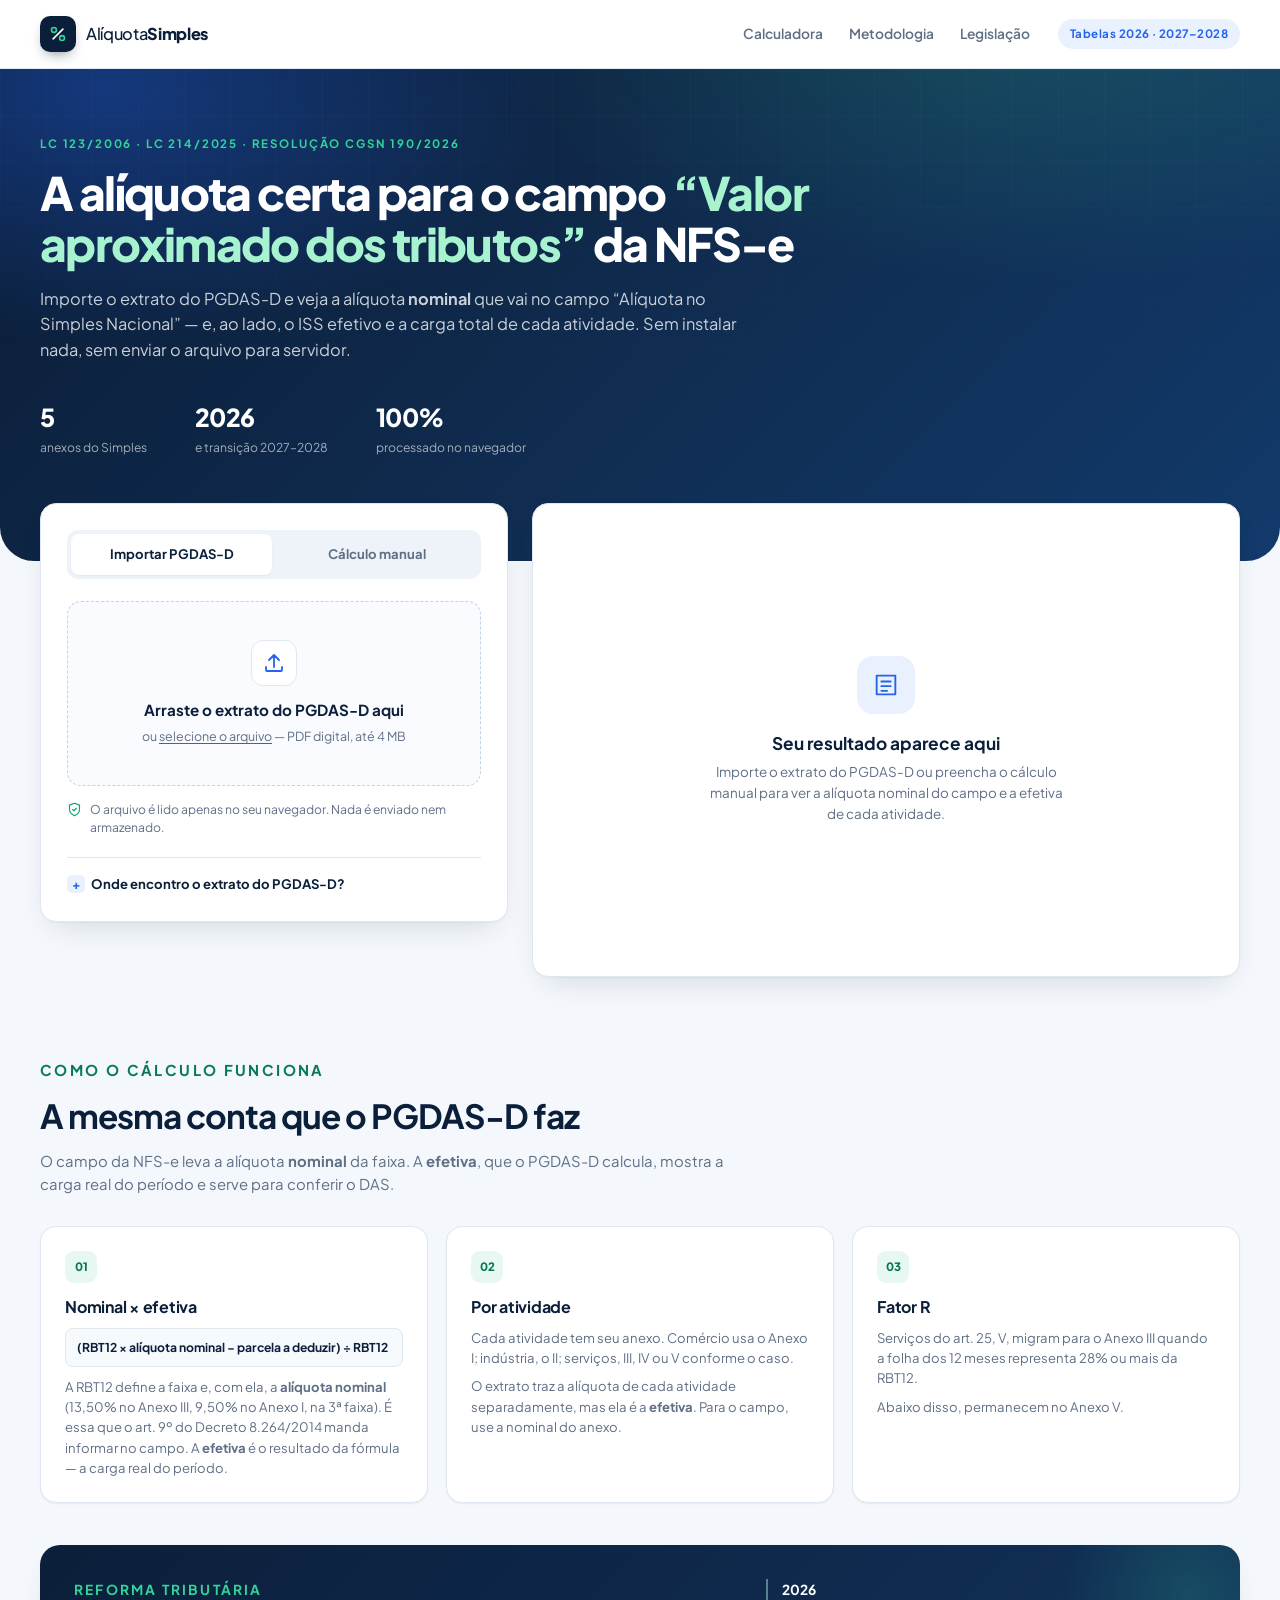
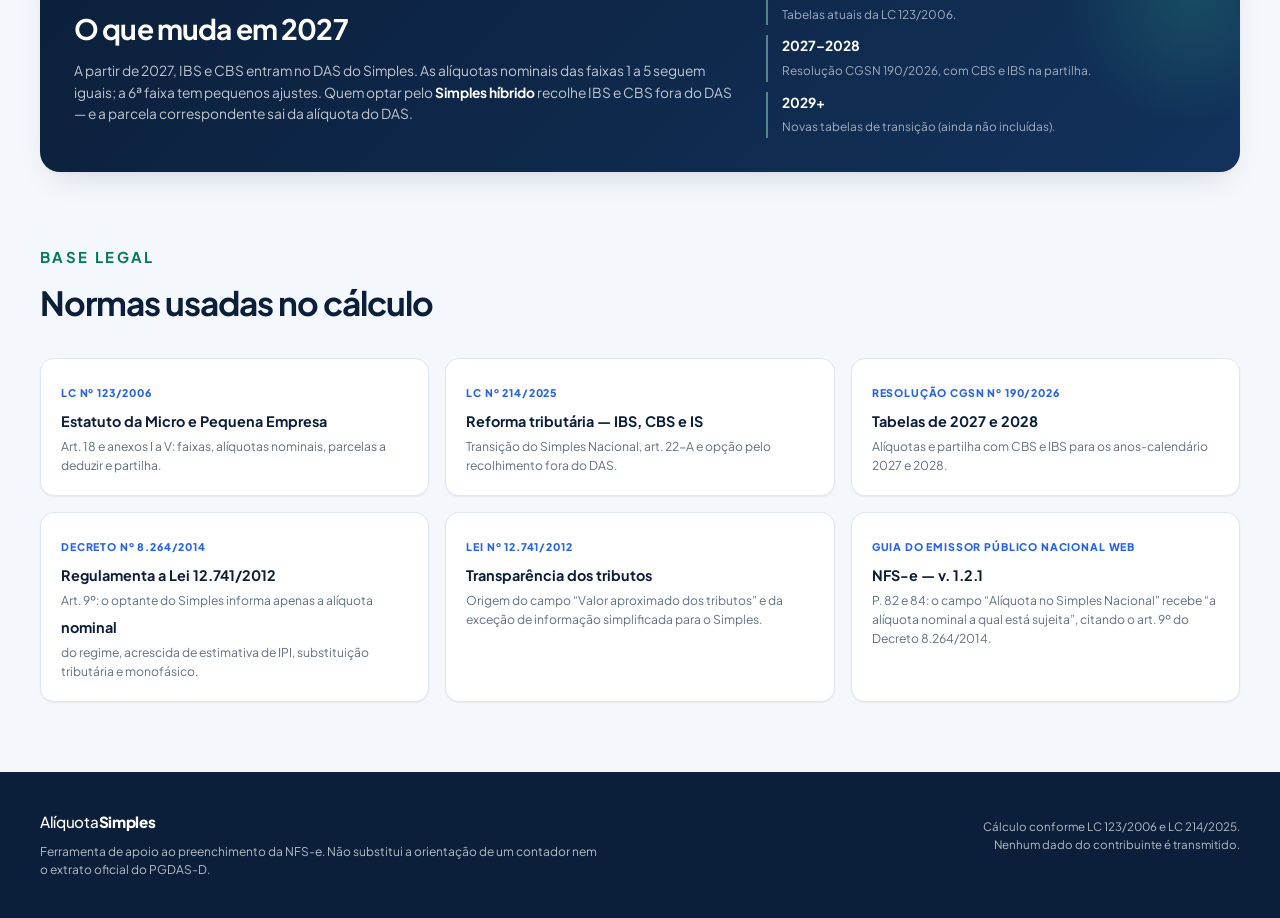
==== commit 3acf2efb: "fix: base 2027, testes com fixtures, PDF.js sob demanda e limpeza de campos" ====
--- a/index.html
+++ b/index.html
@@ -4,12 +4,15 @@
   <meta charset="UTF-8">
   <meta name="viewport" content="width=device-width, initial-scale=1.0">
   <title>Alíquota Simples Nacional — cálculo para a NFS-e</title>
+  <meta http-equiv="Cache-Control" content="no-cache, no-store, must-revalidate">
+  <meta http-equiv="Pragma" content="no-cache">
+  <meta http-equiv="Expires" content="0">
   <meta name="description" content="Calcule a alíquota nominal do Simples Nacional para o campo “Alíquota no Simples Nacional” da NFS-e e veja a efetiva ao lado. Importe o extrato do PGDAS-D ou informe os dados manualmente.">
   <link rel="icon" href="data:image/svg+xml,<svg xmlns='http://www.w3.org/2000/svg' viewBox='0 0 32 32'><rect width='32' height='32' rx='8' fill='%230f2544'/><path d='M10 22L22 10' stroke='%2334d399' stroke-width='2.5' stroke-linecap='round'/><circle cx='11' cy='11' r='3' fill='none' stroke='%23fff' stroke-width='2'/><circle cx='21' cy='21' r='3' fill='none' stroke='%23fff' stroke-width='2'/></svg>">
   <link rel="preconnect" href="https://fonts.googleapis.com">
   <link rel="preconnect" href="https://fonts.gstatic.com" crossorigin>
   <link href="https://fonts.googleapis.com/css2?family=Plus+Jakarta+Sans:wght@400;500;600;700;800&display=swap" rel="stylesheet">
-  <link rel="stylesheet" href="styles.css">
+  <link rel="stylesheet" href="styles.css?v=6">
 </head>
 <body>
   <header class="topbar">
@@ -262,13 +265,12 @@
         <span class="brand-text small">Alíquota<strong>Simples</strong></span>
         <p>Ferramenta de apoio ao preenchimento da NFS-e. Não substitui a orientação de um contador nem o extrato oficial do PGDAS-D.</p>
       </div>
-      <p class="footer-meta">Cálculo conforme LC 123/2006 e Resolução CGSN 190/2026.<br>Nenhum dado do contribuinte é transmitido.</p>
+      <p class="footer-meta">Cálculo conforme LC 123/2006 e LC 214/2025.<br>Nenhum dado do contribuinte é transmitido.</p>
     </div>
   </footer>
 
-  <script src="pdf.min.js" defer></script>
-  <script src="tabelas.js" defer></script>
-  <script src="parser.js" defer></script>
-  <script src="app.js" defer></script>
+  <script src="tabelas.js?v=6" defer></script>
+  <script src="parser.js?v=6" defer></script>
+  <script src="app.js?v=6" defer></script>
 </body>
 </html>
--- a/styles.css
+++ b/styles.css
@@ -318,6 +318,29 @@
   font-size: .74rem; color: var(--muted); cursor: pointer;
 }
 .toggle-hibrido input { width: 15px; height: 15px; accent-color: var(--blue); }
+
+.toggle-completo {
+  display: flex; align-items: center; gap: 8px;
+  font-size: .74rem; color: var(--muted); cursor: pointer;
+  margin-top: 6px;
+}
+.toggle-completo input { width: 15px; height: 15px; accent-color: var(--blue); }
+
+.detalhes-completos {
+  border: 1px solid var(--line); border-radius: 8px;
+  background: #fbfdff; padding: 5px 8px 6px; margin: 6px 0;
+}
+.detalhes-completos h3 {
+  font-size: .62rem; text-transform: uppercase; letter-spacing: .06em;
+  color: #1e3a8a; margin: 0 0 3px; padding-bottom: 3px;
+  border-bottom: 1px solid var(--line);
+}
+.detalhes-linha { font-size: .68rem; color: var(--ink); margin: 0; line-height: 1.55; }
+.detalhes-linha span + span::before { content: '·'; color: #b8c6d8; margin: 0 5px 0 2px; }
+.detalhes-linha b {
+  font-size: .56rem; font-weight: 700; letter-spacing: .05em; text-transform: uppercase;
+  color: var(--muted); margin-right: 2px;
+}
 
 /* Activities */
 .ativ { padding: 8px 4px; border-bottom: 1px solid #edf2f8; }
@@ -486,10 +509,46 @@
 }
 .partilha .total td { font-weight: 800; border-top: 1.5px solid var(--line); border-bottom: 0; }
 
+.tributos-card {
+  margin: 9px 0 2px;
+  padding: 8px 10px 9px;
+  border: 1px dashed #c7d7ea;
+  border-radius: 10px;
+  background: #fbfdff;
+}
+.tributos-head { display: flex; align-items: baseline; justify-content: space-between; gap: 8px; }
+.tributos-head strong { font-size: .66rem; text-transform: uppercase; letter-spacing: .06em; color: #1e3a8a; }
+.tributos-head span { font-size: .58rem; color: var(--muted); }
+.tributos-scroll { overflow-x: auto; }
+.tributos-card .partilha { margin-top: 1px; font-size: .72rem; }
+.tributos-card .partilha th { padding: 5px 5px 4px; font-size: .54rem; }
+.tributos-card .partilha td { padding: 4px 5px; }
+.tributos-card .partilha td:first-child { font-weight: 600; white-space: nowrap; }
+.tributos-nota { font-size: .58rem; color: var(--muted); margin-top: 5px; line-height: 1.4; }
+
+.tributos-card-compacto {
+  margin: 5px 0;
+  padding: 6px 8px 7px;
+  font-size: .66rem;
+}
+.tributos-card-compacto .tributos-head { gap: 6px; }
+.tributos-card-compacto .tributos-head strong { font-size: .6rem; }
+.tributos-card-compacto .tributos-head span { font-size: .52rem; }
+.tributos-card-compacto .partilha { margin-top: 2px; }
+.tributos-card-compacto .partilha th { padding: 3px 4px 2px; font-size: .5rem; }
+.tributos-card-compacto .partilha td { padding: 2.5px 4px; }
+.tributos-card-compacto .partilha td:first-child { font-weight: 600; white-space: nowrap; }
+.tributos-nota-compacto { font-size: .52rem; margin-top: 3px; line-height: 1.3; }
+
 .rodape-nota { font-size: .68rem; color: var(--muted); margin-top: 10px; padding-top: 9px; border-top: 1px solid var(--line); }
 .rodape-nota strong { color: var(--navy); }
 
-.acoes-resultado { display: flex; gap: 8px; flex-wrap: wrap; margin-top: 10px; }
+@media print {
+  /* O card compacto só existe no relatório completo, então ele pode sair na impressão. */
+  .tributos-card:not(.tributos-card-compacto) { display: none !important; }
+  .tributos-scroll { overflow: visible; }
+  @page { margin: 10mm; }
+}
 
 /* Metodologia */
 .metodologia { padding: 74px 0 8px; }
@@ -606,7 +665,7 @@
   @page { margin: 10mm; }
   body { background: #fff; font-size: 12px; -webkit-print-color-adjust: exact; print-color-adjust: exact; }
   .topbar, .hero, .entrada, .metodologia, .transicao, .legislacao, .footer,
-  .acoes-resultado, .btn-copy, .toggle-hibrido, .section-mini p { display: none !important; }
+  .acoes-resultado, .btn-copy, .toggle-hibrido, .toggle-completo, .section-mini p { display: none !important; }
   .wrap { width: 100%; }
   .layout { display: block; margin: 0; padding: 0; }
   .panel.resultado { box-shadow: none; border: 0; padding: 0; }
@@ -616,26 +675,46 @@
   .empresa h2 { font-size: 1rem; }
   .empresa .pa { padding: 5px 9px; border-radius: 7px; }
 
-  .chips { grid-template-columns: repeat(3, minmax(0, 1fr)); gap: 6px; margin: 8px 0; }
-  .chip { padding: 5px 9px; border-radius: 7px; }
-  .chip strong { font-size: .8rem; }
-
-  .section-mini { margin: 10px 0 2px; }
-  .ativ { padding: 4px 2px; }
-  .ativ-top { flex-wrap: nowrap; gap: 10px; }
+  .chips { grid-template-columns: repeat(3, minmax(0, 1fr)); gap: 5px; margin: 5px 0; }
+  .chip { padding: 3px 7px; border-radius: 6px; font-size: .72rem; }
+  .chip strong { font-size: .75rem; }
+  .chip small { font-size: .58rem; }
+
+  .section-mini { margin: 7px 0 1px; }
+  .section-mini h3 { font-size: .85rem; margin: 0 0 2px; }
+  .section-mini p { font-size: .62rem; margin: 0; }
+  .ativ { padding: 3px 1px; page-break-inside: avoid; }
+  .ativ-top { flex-wrap: nowrap; gap: 8px; }
   .ativ-main { flex: 1 1 auto; }
-  .ativ-rates { grid-template-columns: repeat(3, minmax(0, 1fr)); gap: 5px; margin-top: 4px; }
+  .ativ-rates { grid-template-columns: repeat(3, minmax(0, 1fr)); gap: 4px; margin-top: 3px; }
   .ativ-rates .ativ-rate:last-child { grid-column: auto; }
-  .ativ-desc { font-size: .74rem; }
-  .ativ-meta { font-size: .64rem; margin-top: 0; }
-  .ativ-anexo { flex: 0 0 116px; width: 116px; height: 22px; font-size: .64rem; padding: 0 2px; -webkit-appearance: none; appearance: none; text-align: center; }
-  .ativ-rate { padding: 3px 4px 4px; }
-  .ativ-rate .rate-cap { font-size: .44rem; }
-  .ativ-rate strong { font-size: .9rem; }
-  .ativ-rate span { font-size: .58rem; margin-top: 1px; }
-  .nominal-rate strong, .iss-rate strong { font-size: 1rem; }
+  .ativ-desc { font-size: .66rem; line-height: 1.25; margin: 0 0 2px; }
+  .ativ-meta { font-size: .6rem; margin-top: 0; line-height: 1.2; }
+  .ativ-anexo { display: none !important; }
+  .ativ-rate { padding: 2px 3px 3px; page-break-inside: avoid; }
+  .ativ-rate .rate-cap { font-size: .42rem; letter-spacing: .03em; min-height: 1.9em; }
+  .ativ-rate strong { font-size: .85rem; line-height: 1.1; }
+  .ativ-rate span { font-size: .52rem; margin-top: 1px; line-height: 1.2; }
+  .nominal-rate strong, .iss-rate strong { font-size: .95rem; }
   .link-copy, .btn-portal { display: none; }
 
-  .hibrido-info, .alerta, .destaque-portal { margin-top: 6px; padding: 6px 9px; }
-  .rodape-nota { margin-top: 8px; padding-top: 6px; }
-}
+  .destaque-portal { margin-top: 5px; padding: 5px 8px; font-size: .72rem; }
+  .destaque-portal strong { font-size: .78rem; }
+  .detalhes-completos { margin: 4px 0; padding: 3px 6px 4px; }
+  .detalhes-completos h3 { font-size: .55rem; margin-bottom: 2px; padding-bottom: 2px; }
+  .detalhes-linha { font-size: .6rem; line-height: 1.4; }
+  .hibrido-info, .alerta { margin-top: 4px; padding: 4px 8px; font-size: .72rem; }
+  .tributos-card { margin: 6px 0 1px; padding: 5px 7px 6px; font-size: .68rem; }
+  .tributos-head { gap: 6px; }
+  .tributos-head strong { font-size: .62rem; }
+  .tributos-head span { font-size: .52rem; }
+  .tributos-card .partilha { margin-top: 3px; }
+  .tributos-card .partilha th { padding: 3px 4px 2px; font-size: .5rem; }
+  .tributos-card .partilha td { padding: 2.5px 4px; }
+  .tributos-nota { font-size: .52rem; margin-top: 3px; line-height: 1.3; }
+  .tributos-card .total td { font-size: .7rem; }
+
+  .rodape-nota { font-size: .62rem; margin-top: 6px; padding-top: 5px; }
+  .acoes-resultado { margin-top: 6px; gap: 6px; }
+  .acoes-resultado .btn { padding: 2px 8px; font-size: .68rem; }
+}
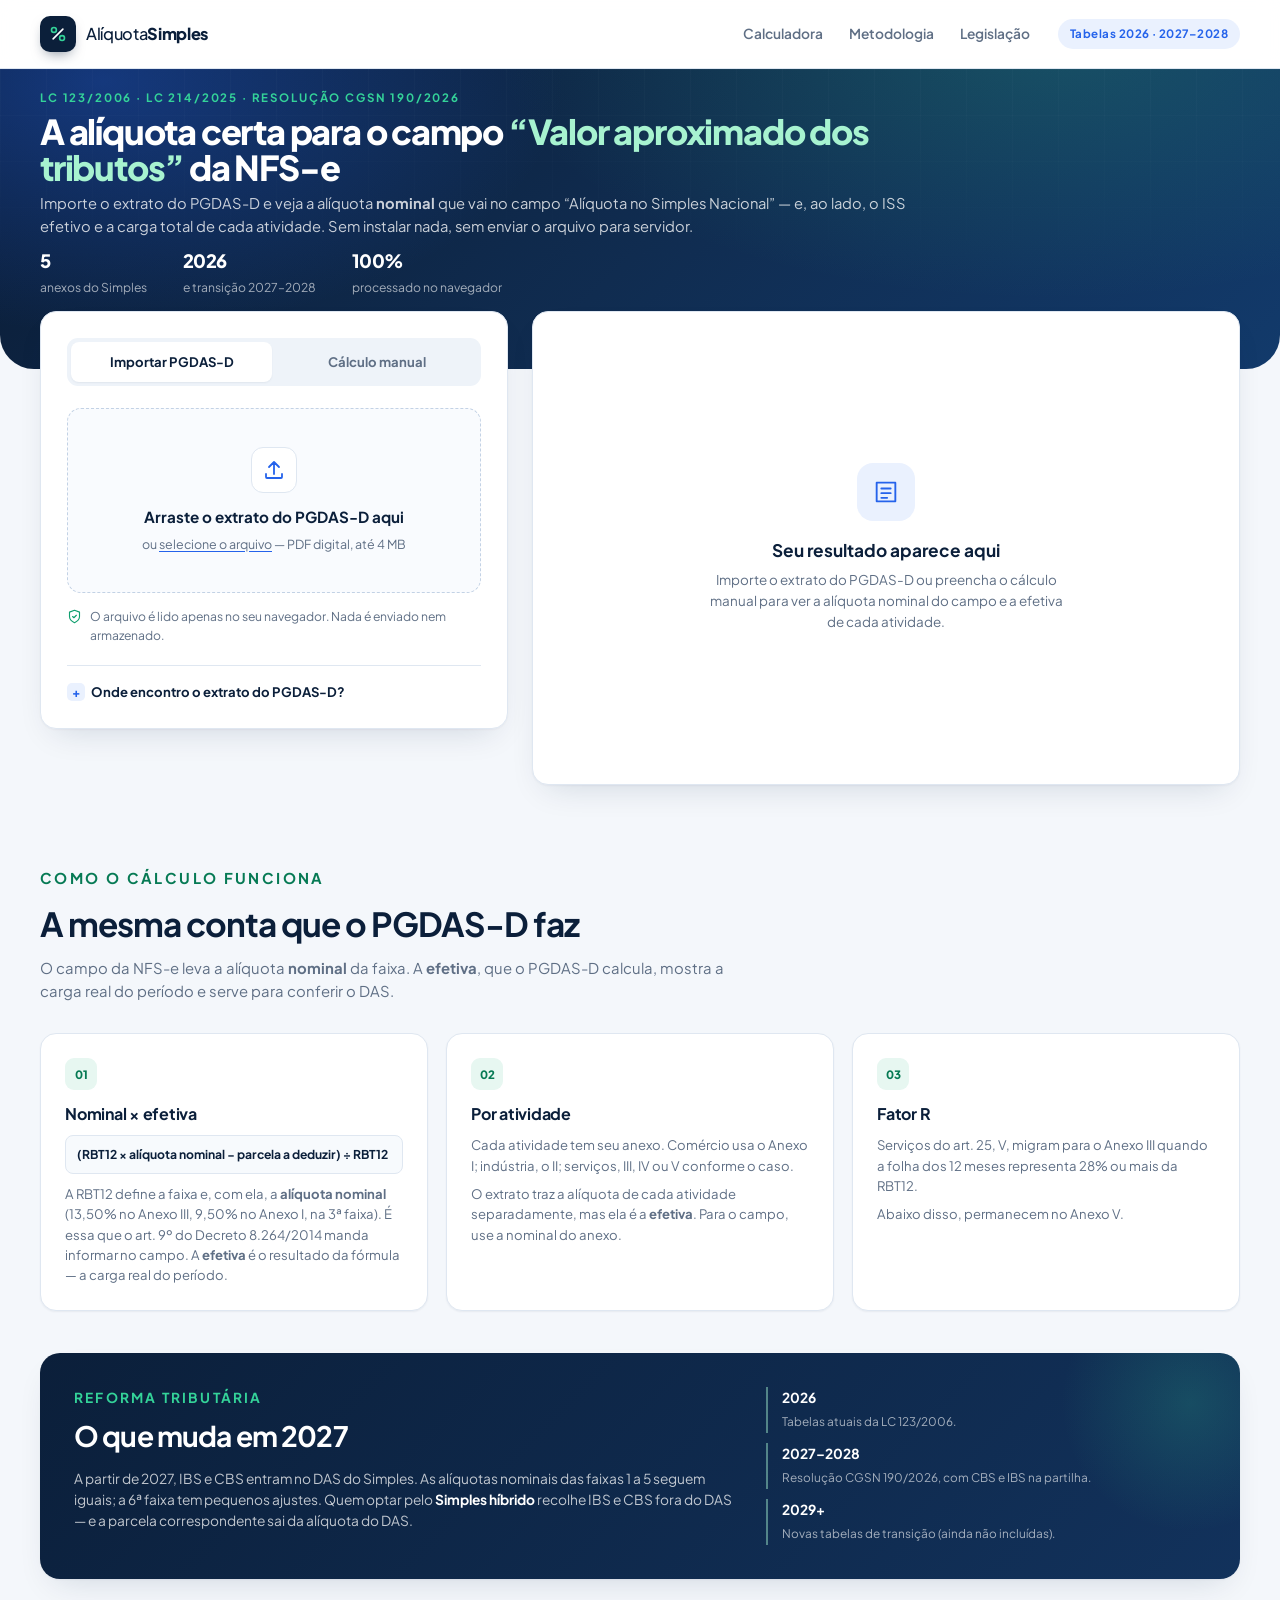
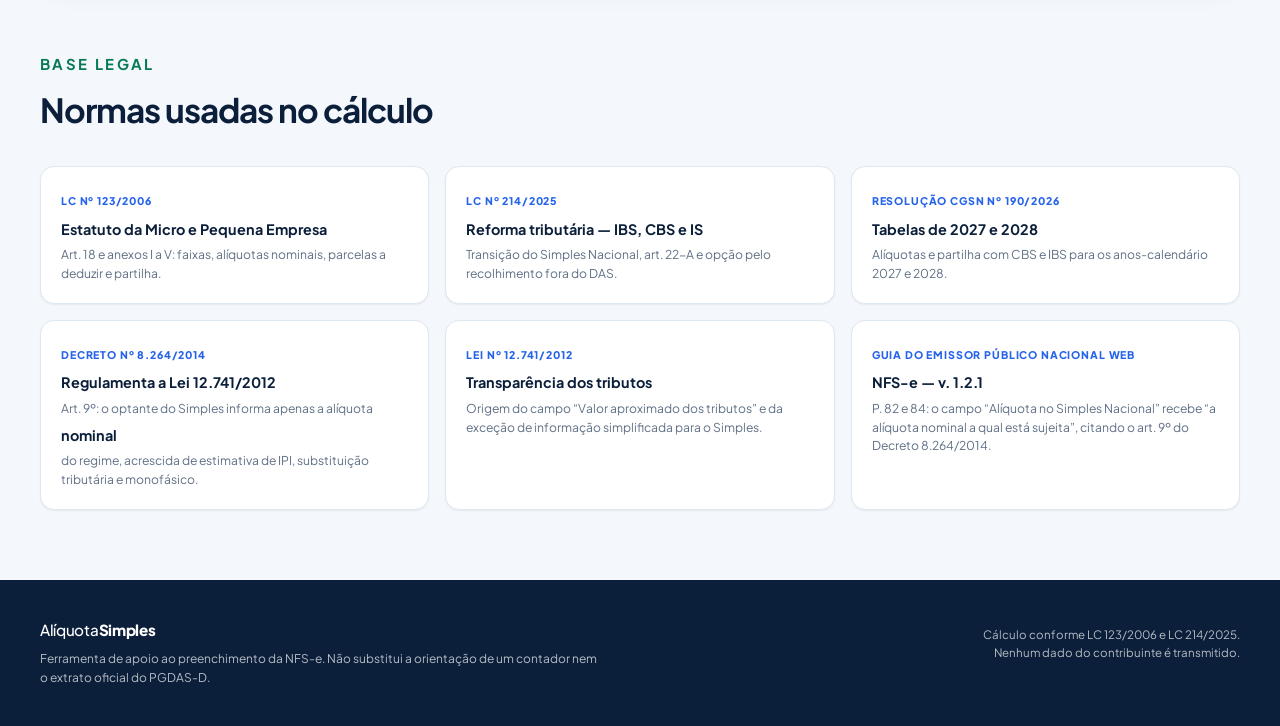
==== commit 3c396682: "Print the tax split card only in the full imported report" ====
--- a/index.html
+++ b/index.html
@@ -12,7 +12,7 @@
   <link rel="preconnect" href="https://fonts.googleapis.com">
   <link rel="preconnect" href="https://fonts.gstatic.com" crossorigin>
   <link href="https://fonts.googleapis.com/css2?family=Plus+Jakarta+Sans:wght@400;500;600;700;800&display=swap" rel="stylesheet">
-  <link rel="stylesheet" href="styles.css?v=6">
+  <link rel="stylesheet" href="styles.css?v=9">
 </head>
 <body>
   <header class="topbar">
@@ -269,8 +269,8 @@
     </div>
   </footer>
 
-  <script src="tabelas.js?v=6" defer></script>
-  <script src="parser.js?v=6" defer></script>
-  <script src="app.js?v=6" defer></script>
+  <script src="tabelas.js?v=7" defer></script>
+  <script src="parser.js?v=7" defer></script>
+  <script src="app.js?v=10" defer></script>
 </body>
 </html>
--- a/styles.css
+++ b/styles.css
@@ -1,720 +1,715 @@
-:root {
-  --navy: #0b1f3a;
-  --navy-2: #12325c;
-  --blue: #2563eb;
-  --blue-dark: #1d4ed8;
-  --blue-soft: #eaf1fe;
-  --emerald: #0f9f6e;
-  --emerald-light: #34d399;
-  --emerald-soft: #e7f7f1;
-  --ink: #152033;
-  --muted: #5f6f85;
-  --line: #dfe7f1;
-  --bg: #f4f7fb;
-  --card: #ffffff;
-  --radius: 16px;
-  --shadow: 0 1px 2px rgba(15, 37, 68, .04), 0 14px 34px -14px rgba(15, 37, 68, .16);
-  --shadow-sm: 0 1px 2px rgba(15, 37, 68, .06);
-  --font: 'Plus Jakarta Sans', -apple-system, BlinkMacSystemFont, 'Segoe UI', Roboto, sans-serif;
-}
-
-* { margin: 0; padding: 0; box-sizing: border-box; }
-
-html { scroll-behavior: smooth; }
-
-body {
-  font-family: var(--font);
-  background: var(--bg);
-  color: var(--ink);
-  line-height: 1.55;
-  -webkit-font-smoothing: antialiased;
-}
-
-a { color: inherit; text-decoration: none; }
-
-button, input, select { font: inherit; color: inherit; }
-
-.wrap { width: min(1200px, calc(100% - 40px)); margin: 0 auto; }
-
-/* Topbar */
-.topbar {
-  position: sticky;
-  top: 0;
-  z-index: 40;
-  background: rgba(255, 255, 255, .92);
-  backdrop-filter: blur(10px);
-  border-bottom: 1px solid var(--line);
-}
-.topbar-inner { display: flex; align-items: center; gap: 28px; height: 68px; }
-.brand { display: inline-flex; align-items: center; gap: 10px; margin-right: auto; }
-.brand-mark {
-  width: 36px; height: 36px; border-radius: 10px;
-  background: var(--navy);
-  display: grid; place-items: center;
-  box-shadow: 0 6px 14px -6px rgba(11, 31, 58, .6);
-}
-.brand-mark svg { width: 26px; height: 26px; fill: none; stroke: #fff; stroke-width: 2; stroke-linecap: round; }
-.brand-mark svg circle { stroke: var(--emerald-light); }
-.brand-text { font-size: 1.02rem; font-weight: 500; letter-spacing: -.02em; color: var(--navy); }
-.brand-text strong { font-weight: 800; }
-.brand-text.small { font-size: .95rem; }
-
-.nav { display: flex; gap: 26px; }
-.nav a { font-size: .86rem; font-weight: 600; color: var(--muted); transition: color .18s; }
-.nav a:hover { color: var(--navy); }
-.badge-ano {
-  font-size: .72rem; font-weight: 700; letter-spacing: .04em;
-  color: var(--blue); background: var(--blue-soft);
-  padding: 6px 12px; border-radius: 999px; white-space: nowrap;
-}
-
-/* Hero */
-.hero {
-  position: relative;
-  overflow: hidden;
-  background:
-    radial-gradient(900px 420px at 82% -10%, rgba(52, 211, 153, .20), transparent 62%),
-    radial-gradient(700px 380px at 8% 4%, rgba(37, 99, 235, .38), transparent 66%),
-    linear-gradient(135deg, #0a1c35 0%, #102c50 52%, #123a6b 100%);
-  color: #fff;
-  padding: 66px 0 104px;
-  border-radius: 0 0 34px 34px;
-}
-.hero::after {
-  content: '';
-  position: absolute; inset: 0;
-  background-image:
-    linear-gradient(rgba(255,255,255,.045) 1px, transparent 1px),
-    linear-gradient(90deg, rgba(255,255,255,.045) 1px, transparent 1px);
-  background-size: 46px 46px;
-  mask-image: linear-gradient(to bottom, rgba(0,0,0,.5), transparent 78%);
-  pointer-events: none;
-}
-.hero-inner { position: relative; z-index: 1; }
-.eyebrow {
-  font-size: .72rem; font-weight: 700; letter-spacing: .16em;
-  text-transform: uppercase; color: var(--emerald-light);
-}
-.hero .eyebrow { margin-bottom: 14px; }
-.hero h1 {
-  font-size: clamp(2rem, 3.6vw, 3.15rem);
-  line-height: 1.1;
-  letter-spacing: -.035em;
-  font-weight: 800;
-  max-width: 940px;
-}
-.hero h1 span { color: #a7f3d0; }
-.hero-sub { margin-top: 18px; max-width: 720px; font-size: 1.02rem; color: rgba(255, 255, 255, .78); }
-.hero-stats { display: flex; flex-wrap: wrap; gap: 16px 48px; margin-top: 36px; }
-.hero-stats div { display: flex; flex-direction: column; }
-.hero-stats strong { font-size: 1.55rem; font-weight: 800; letter-spacing: -.03em; }
-.hero-stats span { font-size: .76rem; color: rgba(255, 255, 255, .62); margin-top: 2px; }
-
-/* Layout */
-.layout {
-  display: grid;
-  grid-template-columns: minmax(0, 468px) minmax(0, 1fr);
-  gap: 24px;
-  align-items: start;
-  margin-top: -58px;
-  margin-bottom: 8px;
-  position: relative;
-  z-index: 2;
-}
-
-.panel {
-  background: var(--card);
-  border: 1px solid var(--line);
-  border-radius: var(--radius);
-  box-shadow: var(--shadow);
-  padding: 26px;
-}
-.entrada { position: sticky; top: 88px; }
-
-/* Tabs */
-.tabs {
-  display: flex; gap: 4px; padding: 4px;
-  background: #eef3f9; border-radius: 11px; margin-bottom: 22px;
-}
-.tab {
-  flex: 1; border: 0; background: transparent; cursor: pointer;
-  padding: 10px 12px; border-radius: 8px;
-  font-size: .82rem; font-weight: 700; color: var(--muted);
-  transition: background .18s, color .18s, box-shadow .18s;
-}
-.tab:hover { color: var(--navy); }
-.tab.is-active { background: #fff; color: var(--navy); box-shadow: var(--shadow-sm); }
-
-/* Dropzone */
-.dropzone {
-  display: flex; flex-direction: column; align-items: center; justify-content: center;
-  gap: 6px; text-align: center;
-  border: 1.8px dashed #c3d2e5; border-radius: 14px;
-  background: #f9fbfe; padding: 38px 20px;
-  cursor: pointer; transition: border-color .18s, background .18s, transform .18s;
-}
-.dropzone:hover, .dropzone:focus-visible, .dropzone.is-drag {
-  border-color: var(--blue); background: var(--blue-soft);
-  outline: none;
-}
-.dropzone.is-drag { transform: scale(.995); }
-.drop-icon {
-  width: 46px; height: 46px; border-radius: 12px; background: #fff;
-  border: 1px solid var(--line); display: grid; place-items: center; margin-bottom: 6px;
-}
-.drop-icon svg { width: 24px; height: 24px; fill: none; stroke: var(--blue); stroke-width: 1.8; stroke-linecap: round; stroke-linejoin: round; }
-.drop-title { font-weight: 700; font-size: .95rem; color: var(--navy); }
-.drop-sub { font-size: .78rem; color: var(--muted); }
-.drop-sub u { text-decoration-color: var(--blue); text-underline-offset: 2px; }
-
-.nota {
-  display: flex; gap: 8px; align-items: flex-start;
-  font-size: .76rem; color: var(--muted); margin-top: 14px;
-}
-.nota svg { width: 15px; height: 15px; flex: 0 0 auto; margin-top: 2px; fill: none; stroke: var(--emerald); stroke-width: 1.8; stroke-linecap: round; stroke-linejoin: round; }
-
-.ajuda { margin-top: 20px; border-top: 1px solid var(--line); padding-top: 16px; }
-.ajuda summary { cursor: pointer; font-size: .82rem; font-weight: 700; color: var(--navy); list-style: none; display: flex; align-items: center; gap: 6px; }
-.ajuda summary::-webkit-details-marker { display: none; }
-.ajuda summary::before { content: '+'; display: inline-grid; place-items: center; width: 18px; height: 18px; border-radius: 5px; background: var(--blue-soft); color: var(--blue); font-weight: 800; font-size: .78rem; }
-.ajuda[open] summary::before { content: '–'; }
-.ajuda ol { margin: 12px 0 8px 18px; font-size: .8rem; color: var(--muted); display: grid; gap: 6px; }
-.ajuda p { font-size: .78rem; color: var(--muted); }
-
-/* Form */
-.manual .field { margin-bottom: 14px; }
-.form-grid { display: grid; grid-template-columns: 1fr 1fr; gap: 12px; }
-.field label { display: block; font-size: .76rem; font-weight: 700; color: var(--navy); margin-bottom: 6px; }
-.hint, .obrig { font-weight: 600; color: var(--muted); font-size: .68rem; letter-spacing: .02em; }
-.obrig { color: var(--blue); }
-.field-help { font-size: .72rem; color: var(--muted); margin-top: 5px; }
-
-.field select,
-.field input[type="text"],
-.field input:not([type]) {
-  width: 100%; height: 42px;
-  border: 1.5px solid var(--line); border-radius: 9px;
-  background: #fcfdff; padding: 0 12px;
-  font-size: .88rem; font-weight: 600;
-  transition: border-color .18s, box-shadow .18s, background .18s;
-}
-.field select:focus, .field input:focus {
-  outline: none; border-color: var(--blue); background: #fff;
-  box-shadow: 0 0 0 3px rgba(37, 99, 235, .12);
-}
-.money, .suffix {
-  display: flex; align-items: center;
-  border: 1.5px solid var(--line); border-radius: 9px;
-  background: #fcfdff; overflow: hidden;
-  transition: border-color .18s, box-shadow .18s;
-}
-.money:focus-within, .suffix:focus-within {
-  border-color: var(--blue); background: #fff;
-  box-shadow: 0 0 0 3px rgba(37, 99, 235, .12);
-}
-.money span, .suffix span {
-  padding: 0 10px; font-size: .78rem; font-weight: 700; color: var(--muted);
-  background: #f4f7fb; align-self: stretch; display: flex; align-items: center;
-}
-.money input, .suffix input {
-  flex: 1; min-width: 0; height: 40px; border: 0; background: transparent;
-  padding: 0 12px; font-size: .88rem; font-weight: 600;
-}
-.money input:focus, .suffix input:focus { outline: none; }
-
-.check {
-  display: flex; gap: 10px; align-items: flex-start;
-  background: #f7fafd; border: 1px solid var(--line); border-radius: 10px;
-  padding: 12px 14px; margin: 4px 0 18px; cursor: pointer;
-}
-.check input { width: 17px; height: 17px; margin-top: 2px; accent-color: var(--blue); flex: 0 0 auto; }
-.check span { font-size: .78rem; color: var(--muted); line-height: 1.45; }
-.check strong { color: var(--navy); }
-
-.btn {
-  display: inline-flex; align-items: center; justify-content: center; gap: 8px;
-  border: 0; border-radius: 10px; cursor: pointer;
-  font-weight: 700; font-size: .86rem; padding: 12px 18px;
-  transition: transform .16s, background .18s, box-shadow .18s, color .18s;
-}
-.btn:active { transform: translateY(1px); }
-.btn-primary {
-  width: 100%;
-  background: var(--blue); color: #fff;
-  box-shadow: 0 10px 22px -10px rgba(37, 99, 235, .7);
-}
-.btn-primary:hover { background: var(--blue-dark); }
-.btn-soft {
-  background: #fff; color: var(--navy);
-  border: 1px solid var(--line); padding: 8px 12px; font-size: .76rem;
-}
-.btn-soft:hover { border-color: var(--blue); color: var(--blue); }
-.btn-copy {
-  background: var(--emerald-soft); color: #067a54;
-  padding: 8px 12px; font-size: .74rem; white-space: nowrap;
-}
-.btn-copy:hover { background: #d5f2e6; }
-
-.form-erro {
-  margin-top: 12px; font-size: .78rem; color: #b42318;
-  background: #fef3f2; border: 1px solid #fecdca; border-radius: 8px; padding: 10px 12px;
-}
-
-/* Result — empty */
-.vazio {
-  min-height: 420px; display: flex; flex-direction: column;
-  align-items: center; justify-content: center; text-align: center;
-  padding: 40px 28px; color: var(--muted);
-}
-.vazio-icon {
-  width: 58px; height: 58px; border-radius: 16px;
-  background: var(--blue-soft); display: grid; place-items: center; margin-bottom: 16px;
-}
-.vazio-icon svg { width: 28px; height: 28px; fill: none; stroke: var(--blue); stroke-width: 1.6; stroke-linecap: round; stroke-linejoin: round; }
-.vazio h2 { font-size: 1.08rem; color: var(--navy); margin-bottom: 6px; }
-.vazio p { font-size: .84rem; max-width: 360px; }
-.vazio-icon.erro { background: #fef3f2; }
-.vazio-icon.erro svg { stroke: #d92d20; }
-
-.loading {
-  min-height: 420px; display: flex; flex-direction: column; align-items: center;
-  justify-content: center; gap: 10px; color: var(--muted); font-size: .84rem;
-  padding: 30px; text-align: center;
-}
-.loading strong { color: var(--navy); font-size: .95rem; }
-.spinner {
-  width: 36px; height: 36px; border-radius: 50%;
-  border: 3px solid var(--line); border-top-color: var(--blue);
-  animation: girar .8s linear infinite; margin-bottom: 4px;
-}
-@keyframes girar { to { transform: rotate(360deg); } }
-
-/* Result — company */
-.empresa { display: flex; justify-content: space-between; align-items: flex-start; gap: 16px; padding-bottom: 12px; border-bottom: 1px solid var(--line); }
-.empresa h2 { font-size: 1.05rem; letter-spacing: -.02em; margin: 2px 0 1px; }
-.empresa p { font-size: .76rem; color: var(--muted); }
-.empresa .pa {
-  flex: 0 0 auto; text-align: right;
-  background: var(--navy); color: #fff; border-radius: 9px;
-  padding: 6px 10px; font-size: .72rem; font-weight: 700; line-height: 1.3;
-}
-.empresa .pa span { display: block; font-weight: 500; color: rgba(255,255,255,.62); font-size: .6rem; letter-spacing: .06em; text-transform: uppercase; }
-
-.chips { display: grid; grid-template-columns: repeat(3, minmax(0, 1fr)); gap: 8px; margin: 10px 0; }
-.chip { background: #f7fafd; border: 1px solid var(--line); border-radius: 10px; padding: 7px 10px; }
-.chip span { display: block; font-size: .6rem; font-weight: 700; letter-spacing: .07em; text-transform: uppercase; color: var(--muted); }
-.chip strong { display: block; font-size: .86rem; margin-top: 1px; letter-spacing: -.01em; }
-.chip small { display: block; font-size: .63rem; color: var(--muted); margin-top: 1px; }
-
-.section-mini {
-  display: flex; justify-content: space-between; align-items: center; gap: 12px;
-  margin: 12px 0 5px;
-}
-.section-mini h3 { font-size: .9rem; letter-spacing: -.01em; }
-.section-mini p { font-size: .72rem; color: var(--muted); }
-
-.toggle-hibrido {
-  display: flex; align-items: center; gap: 8px;
-  font-size: .74rem; color: var(--muted); cursor: pointer;
-}
-.toggle-hibrido input { width: 15px; height: 15px; accent-color: var(--blue); }
-
-.toggle-completo {
-  display: flex; align-items: center; gap: 8px;
-  font-size: .74rem; color: var(--muted); cursor: pointer;
-  margin-top: 6px;
-}
-.toggle-completo input { width: 15px; height: 15px; accent-color: var(--blue); }
-
-.detalhes-completos {
-  border: 1px solid var(--line); border-radius: 8px;
-  background: #fbfdff; padding: 5px 8px 6px; margin: 6px 0;
-}
-.detalhes-completos h3 {
-  font-size: .62rem; text-transform: uppercase; letter-spacing: .06em;
-  color: #1e3a8a; margin: 0 0 3px; padding-bottom: 3px;
-  border-bottom: 1px solid var(--line);
-}
-.detalhes-linha { font-size: .68rem; color: var(--ink); margin: 0; line-height: 1.55; }
-.detalhes-linha span + span::before { content: '·'; color: #b8c6d8; margin: 0 5px 0 2px; }
-.detalhes-linha b {
-  font-size: .56rem; font-weight: 700; letter-spacing: .05em; text-transform: uppercase;
-  color: var(--muted); margin-right: 2px;
-}
-
-/* Activities */
-.ativ { padding: 8px 4px; border-bottom: 1px solid #edf2f8; }
-.ativ:last-child { border-bottom: 0; }
-.ativ-top { display: flex; align-items: center; gap: 10px; }
-.ativ-main { flex: 1 1 auto; min-width: 0; }
-.ativ-desc { font-size: .78rem; font-weight: 600; line-height: 1.35; }
-.ativ-meta { font-size: .67rem; color: var(--muted); margin-top: 2px; }
-.ativ-anexo {
-  flex: 0 0 122px; width: 122px; height: 28px; border: 1.5px solid var(--line);
-  border-radius: 8px; background: #fcfdff; padding: 0 6px;
-  font-size: .72rem; font-weight: 600; cursor: pointer;
-}
-.ativ-anexo:focus { outline: none; border-color: var(--blue); box-shadow: 0 0 0 3px rgba(37,99,235,.12); }
-.ativ-rates {
-  display: grid; grid-template-columns: repeat(3, minmax(0, 1fr));
-  gap: 8px; margin-top: 5px;
-}
-.ativ-rate {
-  text-align: center; min-width: 0;
-  background: #f9fbfe; border: 1px solid var(--line); border-radius: 9px;
-  padding: 3px 6px 5px;
-  -webkit-print-color-adjust: exact; print-color-adjust: exact;
-}
-.ativ-rate .rate-cap {
-  display: block; margin: 0 0 2px;
-  font-size: .5rem; font-weight: 800; letter-spacing: .06em; text-transform: uppercase;
-  color: var(--muted); line-height: 1.2;
-  white-space: nowrap; overflow: hidden; text-overflow: ellipsis;
-}
-.ativ-rate strong { display: block; font-size: 1.08rem; font-weight: 800; color: var(--navy); letter-spacing: -.03em; line-height: 1.15; white-space: nowrap; }
-.ativ-rate span { display: block; font-size: .62rem; color: var(--muted); margin-top: 2px; line-height: 1.3; }
-.ativ-rate.is-empty strong { color: #b6c2d2; }
-.nominal-rate { background: var(--emerald-soft); border-color: #a7e3c6; }
-.nominal-rate strong { color: #047857; font-size: 1.26rem; }
-.nominal-rate .rate-cap { color: #067a54; }
-.nominal-rate.is-neutral { background: #f7fafd; border-color: var(--line); }
-.nominal-rate.is-neutral strong { color: var(--navy); font-size: 1.08rem; }
-.nominal-rate.is-neutral .rate-cap { color: var(--muted); }
-.iss-rate { background: #eff6ff; border-color: #bfdbfe; }
-.iss-rate strong { color: #1d4ed8; font-size: 1.26rem; }
-.iss-rate .rate-cap { color: #1d4ed8; }
-.iss-rate.is-neutral { background: #f7fafd; border-color: var(--line); }
-.iss-rate.is-neutral strong { color: #b6c2d2; font-size: 1.08rem; }
-.iss-rate.is-neutral .rate-cap { color: var(--muted); }
-.btn-portal {
-  display: block; width: 100%; margin-top: 4px;
-  background: #067a54; color: #fff; border: 0; border-radius: 6px;
-  padding: 3px 0; font-size: .6rem; font-weight: 800; cursor: pointer;
-  font-family: inherit; letter-spacing: .01em;
-}
-.btn-portal:hover { background: #045c3f; }
-.btn-portal.is-copied { background: #045c3f; }
-.efetiva-rate strong { color: var(--navy); }
-.link-copy {
-  background: none; border: 0; padding: 0; margin-top: 4px;
-  font-size: .62rem; font-weight: 700; color: #067a54;
-  text-decoration: underline; text-underline-offset: 2px; cursor: pointer;
-}
-.link-copy:hover { color: #045c3f; }
-.tag {
-  display: inline-block; margin-left: 5px; padding: 1px 5px; border-radius: 4px;
-  font-size: .56rem; font-weight: 800; letter-spacing: .05em; text-transform: uppercase;
-  vertical-align: 1px; white-space: nowrap;
-}
-.tag-warn { background: #fef3f2; color: #b42318; border: 1px solid #fecdca; }
-.tag-info { background: #eff6ff; color: #1d4ed8; border: 1px solid #bfdbfe; }
-
-.alerta {
-  display: flex; gap: 10px; align-items: flex-start;
-  background: #fffaeb; border: 1px solid #fedf89; color: #93370d;
-  border-radius: 10px; padding: 11px 13px; font-size: .76rem; margin-top: 14px;
-}
-.alerta svg { width: 16px; height: 16px; flex: 0 0 auto; margin-top: 1px; fill: none; stroke: currentColor; stroke-width: 1.8; stroke-linecap: round; }
-.alerta strong { color: inherit; }
-.alerta-info { background: #eff6ff; border-color: #bfdbfe; color: #1e40af; }
-.destaque-portal {
-  display: flex; gap: 9px; align-items: flex-start;
-  background: linear-gradient(180deg, #ecfdf5, #e3f9ef);
-  border: 1px solid #a7e3c6; color: #065f46;
-  border-radius: 10px; padding: 8px 10px; font-size: .72rem; line-height: 1.45; margin-top: 8px;
-}
-.destaque-portal svg {
-  width: 17px; height: 17px; flex: 0 0 auto; margin-top: 1px;
-  fill: none; stroke: currentColor; stroke-width: 1.9; stroke-linecap: round;
-}
-.destaque-portal strong { color: #045c3f; }
-.rate-principal { min-width: 0; }
-.portal-pill {
-  display: inline-block; margin-top: 10px; padding: 3px 9px; border-radius: 999px;
-  background: #a7f3d0; color: #045c3f; font-size: .66rem; font-weight: 800;
-  letter-spacing: .04em; text-transform: uppercase;
-}
-.btn-copy-destaque { background: #067a54 !important; color: #fff !important; border-color: #067a54 !important; }
-.btn-copy-destaque:hover { background: #045c3f !important; }
-
-/* Rate card (manual) */
-.ratecard {
-  position: relative; overflow: hidden; color: #fff;
-  background:
-    radial-gradient(420px 200px at 100% 0%, rgba(52, 211, 153, .28), transparent 70%),
-    linear-gradient(135deg, #0a1c35, #133563);
-  border-radius: 15px; padding: 24px;
-  display: flex; justify-content: space-between; align-items: flex-start; gap: 20px;
-}
-.ratecard::after {
-  content: ''; position: absolute; right: -40px; bottom: -70px;
-  width: 200px; height: 200px; border-radius: 50%;
-  border: 26px solid rgba(255, 255, 255, .05);
-}
-.ratecard > * { position: relative; z-index: 1; }
-.rate-label { font-size: .66rem; font-weight: 700; letter-spacing: .12em; text-transform: uppercase; color: #a7f3d0; }
-.rate-value { font-size: clamp(2.8rem, 6vw, 4rem); font-weight: 800; letter-spacing: -.05em; line-height: 1; margin-top: 6px; }
-.rate-value small { font-size: 1.35rem; font-weight: 700; margin-left: 3px; color: #a7f3d0; }
-.rate-sub { font-size: .78rem; color: rgba(255, 255, 255, .72); margin-top: 8px; }
-.iss-pill {
-  display: inline-block; margin-top: 8px; padding: 3px 9px; border-radius: 999px;
-  background: #bfdbfe; color: #1e3a8a; font-size: .66rem; font-weight: 800;
-  letter-spacing: .04em; text-transform: uppercase;
-}
-.ratecard .btn-copy { background: rgba(255, 255, 255, .14); color: #fff; border: 1px solid rgba(255, 255, 255, .25); }
-.ratecard .btn-copy:hover { background: rgba(255, 255, 255, .24); }
-.rate-acoes { display: flex; flex-direction: column; gap: 8px; align-items: flex-end; flex: 0 0 auto; }
-
-.meta-grid { display: grid; grid-template-columns: repeat(4, minmax(0, 1fr)); gap: 10px; margin: 16px 0 4px; }
-.meta { background: #f7fafd; border: 1px solid var(--line); border-radius: 10px; padding: 10px 12px; }
-.meta span { display: block; font-size: .62rem; text-transform: uppercase; letter-spacing: .07em; color: var(--muted); font-weight: 700; }
-.meta strong { display: block; font-size: .84rem; margin-top: 2px; }
-.meta small { display: block; font-size: .62rem; color: var(--muted); margin-top: 2px; font-weight: 500; }
-
-.formula {
-  background: #f7fafd; border-left: 3px solid var(--emerald);
-  border-radius: 0 9px 9px 0; padding: 11px 14px;
-  font-size: .78rem; color: #334155; margin: 14px 0;
-  overflow-wrap: anywhere;
-}
-.formula b { color: var(--navy); }
-
-.das-linha {
-  display: flex; justify-content: space-between; align-items: center; gap: 12px;
-  background: var(--emerald-soft); border: 1px solid #c7ecd9;
-  border-radius: 10px; padding: 11px 14px; margin: 12px 0;
-  font-size: .8rem;
-}
-.das-linha strong { font-size: .95rem; color: #067a54; }
-
-.hibrido-info {
-  background: #eff6ff; border: 1px solid #bfdbfe; color: #1e3a8a;
-  border-radius: 10px; padding: 11px 13px; font-size: .74rem; margin: 12px 0;
-}
-.hibrido-info strong { display: block; margin-bottom: 2px; }
-
-.partilha { width: 100%; border-collapse: collapse; margin-top: 8px; font-size: .78rem; }
-.partilha th {
-  text-align: left; font-size: .62rem; text-transform: uppercase; letter-spacing: .07em;
-  color: var(--muted); font-weight: 700; padding: 8px 6px; border-bottom: 1px solid var(--line);
-}
-.partilha th:not(:first-child), .partilha td:not(:first-child) { text-align: right; }
-.partilha td { padding: 8px 6px; border-bottom: 1px solid #f0f4f9; }
-.partilha td:first-child { font-weight: 600; }
-.partilha tr.fora td { color: #1e40af; }
-.partilha tr.fora td:first-child::after {
-  content: 'fora do DAS'; font-size: .58rem; font-weight: 700; text-transform: uppercase;
-  letter-spacing: .05em; color: #1d4ed8; background: #dbeafe;
-  padding: 1px 5px; border-radius: 4px; margin-left: 6px; vertical-align: 1px;
-}
-.partilha .total td { font-weight: 800; border-top: 1.5px solid var(--line); border-bottom: 0; }
-
-.tributos-card {
-  margin: 9px 0 2px;
-  padding: 8px 10px 9px;
-  border: 1px dashed #c7d7ea;
-  border-radius: 10px;
-  background: #fbfdff;
-}
-.tributos-head { display: flex; align-items: baseline; justify-content: space-between; gap: 8px; }
-.tributos-head strong { font-size: .66rem; text-transform: uppercase; letter-spacing: .06em; color: #1e3a8a; }
-.tributos-head span { font-size: .58rem; color: var(--muted); }
-.tributos-scroll { overflow-x: auto; }
-.tributos-card .partilha { margin-top: 1px; font-size: .72rem; }
-.tributos-card .partilha th { padding: 5px 5px 4px; font-size: .54rem; }
-.tributos-card .partilha td { padding: 4px 5px; }
-.tributos-card .partilha td:first-child { font-weight: 600; white-space: nowrap; }
-.tributos-nota { font-size: .58rem; color: var(--muted); margin-top: 5px; line-height: 1.4; }
-
-.tributos-card-compacto {
-  margin: 5px 0;
-  padding: 6px 8px 7px;
-  font-size: .66rem;
-}
-.tributos-card-compacto .tributos-head { gap: 6px; }
-.tributos-card-compacto .tributos-head strong { font-size: .6rem; }
-.tributos-card-compacto .tributos-head span { font-size: .52rem; }
-.tributos-card-compacto .partilha { margin-top: 2px; }
-.tributos-card-compacto .partilha th { padding: 3px 4px 2px; font-size: .5rem; }
-.tributos-card-compacto .partilha td { padding: 2.5px 4px; }
-.tributos-card-compacto .partilha td:first-child { font-weight: 600; white-space: nowrap; }
-.tributos-nota-compacto { font-size: .52rem; margin-top: 3px; line-height: 1.3; }
-
-.rodape-nota { font-size: .68rem; color: var(--muted); margin-top: 10px; padding-top: 9px; border-top: 1px solid var(--line); }
-.rodape-nota strong { color: var(--navy); }
-
-@media print {
-  /* O card compacto só existe no relatório completo, então ele pode sair na impressão. */
-  .tributos-card:not(.tributos-card-compacto) { display: none !important; }
-  .tributos-scroll { overflow: visible; }
-  @page { margin: 10mm; }
-}
-
-/* Metodologia */
-.metodologia { padding: 74px 0 8px; }
-.section-head { max-width: 720px; margin-bottom: 30px; }
-.section-head .eyebrow { color: #067a54; }
-.section-head h2 { font-size: clamp(1.6rem, 2.6vw, 2.1rem); letter-spacing: -.03em; margin: 8px 0 8px; color: var(--navy); }
-.section-head p { color: var(--muted); font-size: .93rem; }
-
-.cards3 { display: grid; grid-template-columns: repeat(3, minmax(0, 1fr)); gap: 18px; }
-.card {
-  background: #fff; border: 1px solid var(--line); border-radius: var(--radius);
-  padding: 24px; box-shadow: var(--shadow-sm); position: relative;
-}
-.card-num {
-  display: inline-grid; place-items: center; width: 32px; height: 32px;
-  border-radius: 9px; background: var(--emerald-soft); color: #067a54;
-  font-size: .72rem; font-weight: 800; margin-bottom: 12px;
-}
-.card h3 { font-size: 1rem; letter-spacing: -.015em; margin-bottom: 8px; color: var(--navy); }
-.card p { font-size: .82rem; color: var(--muted); }
-.card p + p { margin-top: 8px; }
-.formula-inline {
-  background: #f7fafd; border: 1px solid var(--line); border-radius: 8px;
-  padding: 9px 11px; font-size: .76rem !important; color: var(--navy) !important;
-  font-weight: 700; margin-bottom: 10px;
-}
-
-/* Transição */
-.transicao { padding: 34px 0 8px; }
-.transicao-box {
-  display: grid; grid-template-columns: 1.35fr .9fr; gap: 32px;
-  background: linear-gradient(135deg, #0b1f3a, #12325c);
-  color: #fff; border-radius: 20px; padding: 34px;
-  box-shadow: var(--shadow); position: relative; overflow: hidden;
-}
-.transicao-box::after {
-  content: ''; position: absolute; right: -80px; top: -80px;
-  width: 260px; height: 260px; border-radius: 50%;
-  background: radial-gradient(circle, rgba(52,211,153,.18), transparent 70%);
-}
-.transicao-box .eyebrow { color: var(--emerald-light); }
-.transicao-box h2 { font-size: clamp(1.4rem, 2.2vw, 1.8rem); letter-spacing: -.03em; margin: 6px 0 10px; }
-.transicao-box p { font-size: .86rem; color: rgba(255, 255, 255, .74); }
-.transicao-box strong { color: #fff; }
-.transicao-lista { list-style: none; display: grid; gap: 10px; align-content: center; position: relative; z-index: 1; }
-.transicao-lista li { border-left: 2px solid rgba(167, 243, 208, .45); padding-left: 14px; }
-.transicao-lista strong { display: block; font-size: .86rem; }
-.transicao-lista span { font-size: .74rem; color: rgba(255, 255, 255, .62); }
-
-/* Legislação */
-.legislacao { padding: 66px 0 40px; }
-.legislacao-grid { display: grid; grid-template-columns: repeat(3, minmax(0, 1fr)); gap: 16px; }
-.leg-item {
-  display: block; background: #fff; border: 1px solid var(--line);
-  border-radius: 14px; padding: 20px; box-shadow: var(--shadow-sm);
-  transition: transform .18s, box-shadow .18s, border-color .18s;
-}
-.leg-item:hover { transform: translateY(-2px); border-color: #bfd0e6; box-shadow: var(--shadow); }
-.leg-item span { font-size: .66rem; font-weight: 800; letter-spacing: .08em; text-transform: uppercase; color: var(--blue); }
-.leg-item strong { display: block; font-size: .9rem; margin: 6px 0 5px; color: var(--navy); }
-.leg-item p { font-size: .76rem; color: var(--muted); }
-
-/* Footer */
-.footer { background: var(--navy); color: rgba(255, 255, 255, .7); padding: 38px 0; margin-top: 30px; }
-.footer-inner { display: flex; justify-content: space-between; gap: 34px; align-items: flex-start; }
-.footer .brand-text { color: #fff; }
-.footer p { font-size: .75rem; max-width: 560px; margin-top: 8px; }
-.footer-meta { text-align: right; font-size: .72rem !important; line-height: 1.6; }
-
-@media (max-width: 1000px) {
-  .layout { grid-template-columns: 1fr; }
-  .entrada { position: static; }
-  .nav { display: none; }
-  .cards3, .legislacao-grid { grid-template-columns: 1fr; }
-  .transicao-box { grid-template-columns: 1fr; }
-}
-
-@media (max-width: 760px) {
-  .wrap { width: calc(100% - 28px); }
-  .hero { padding: 46px 0 86px; border-radius: 0 0 24px 24px; }
-  .hero-stats { gap: 18px 30px; }
-  .layout { margin-top: -46px; }
-  .panel { padding: 20px; }
-  .badge-ano { display: none; }
-  .chips { grid-template-columns: 1fr; }
-  .ativ { padding: 10px 2px; }
-  .ativ-top { flex-wrap: wrap; gap: 6px; }
-  .ativ-main { flex: 1 1 100%; }
-  .ativ-anexo { flex: 1 1 130px; width: auto; }
-  .ativ-rates { grid-template-columns: repeat(2, minmax(0, 1fr)); }
-  .ativ-rates .ativ-rate:last-child { grid-column: 1 / -1; }
-  .ativ-rate .rate-cap { font-size: .46rem; letter-spacing: .04em; white-space: normal; line-height: 1.15; min-height: 2.3em; }
-  .ativ-rate strong { font-size: 1.15rem; }
-  .nominal-rate strong, .iss-rate strong { font-size: 1.35rem; }
-  .meta-grid { grid-template-columns: 1fr 1fr; }
-  .ratecard { flex-direction: column; }
-  .rate-acoes { align-items: flex-start; }
-  .footer-inner { flex-direction: column; }
-  .footer-meta { text-align: left; }
-}
-
-@media (max-width: 460px) {
-  .form-grid { grid-template-columns: 1fr; }
-  .hero h1 { font-size: 1.9rem; }
-  .empresa { flex-direction: column; }
-  .empresa .pa { align-self: flex-start; text-align: left; }
-}
-
-@media (prefers-reduced-motion: reduce) {
-  *, *::before, *::after { transition: none !important; scroll-behavior: auto !important; }
-}
-
-@media print {
-  @page { margin: 10mm; }
-  body { background: #fff; font-size: 12px; -webkit-print-color-adjust: exact; print-color-adjust: exact; }
-  .topbar, .hero, .entrada, .metodologia, .transicao, .legislacao, .footer,
-  .acoes-resultado, .btn-copy, .toggle-hibrido, .toggle-completo, .section-mini p { display: none !important; }
-  .wrap { width: 100%; }
-  .layout { display: block; margin: 0; padding: 0; }
-  .panel.resultado { box-shadow: none; border: 0; padding: 0; }
-
-  /* A largura de impressão cai abaixo do breakpoint mobile: restaura o layout de tabela */
-  .empresa { padding-bottom: 6px; }
-  .empresa h2 { font-size: 1rem; }
-  .empresa .pa { padding: 5px 9px; border-radius: 7px; }
-
-  .chips { grid-template-columns: repeat(3, minmax(0, 1fr)); gap: 5px; margin: 5px 0; }
-  .chip { padding: 3px 7px; border-radius: 6px; font-size: .72rem; }
-  .chip strong { font-size: .75rem; }
-  .chip small { font-size: .58rem; }
-
-  .section-mini { margin: 7px 0 1px; }
-  .section-mini h3 { font-size: .85rem; margin: 0 0 2px; }
-  .section-mini p { font-size: .62rem; margin: 0; }
-  .ativ { padding: 3px 1px; page-break-inside: avoid; }
-  .ativ-top { flex-wrap: nowrap; gap: 8px; }
-  .ativ-main { flex: 1 1 auto; }
-  .ativ-rates { grid-template-columns: repeat(3, minmax(0, 1fr)); gap: 4px; margin-top: 3px; }
-  .ativ-rates .ativ-rate:last-child { grid-column: auto; }
-  .ativ-desc { font-size: .66rem; line-height: 1.25; margin: 0 0 2px; }
-  .ativ-meta { font-size: .6rem; margin-top: 0; line-height: 1.2; }
-  .ativ-anexo { display: none !important; }
-  .ativ-rate { padding: 2px 3px 3px; page-break-inside: avoid; }
-  .ativ-rate .rate-cap { font-size: .42rem; letter-spacing: .03em; min-height: 1.9em; }
-  .ativ-rate strong { font-size: .85rem; line-height: 1.1; }
-  .ativ-rate span { font-size: .52rem; margin-top: 1px; line-height: 1.2; }
-  .nominal-rate strong, .iss-rate strong { font-size: .95rem; }
-  .link-copy, .btn-portal { display: none; }
-
-  .destaque-portal { margin-top: 5px; padding: 5px 8px; font-size: .72rem; }
-  .destaque-portal strong { font-size: .78rem; }
-  .detalhes-completos { margin: 4px 0; padding: 3px 6px 4px; }
-  .detalhes-completos h3 { font-size: .55rem; margin-bottom: 2px; padding-bottom: 2px; }
-  .detalhes-linha { font-size: .6rem; line-height: 1.4; }
-  .hibrido-info, .alerta { margin-top: 4px; padding: 4px 8px; font-size: .72rem; }
-  .tributos-card { margin: 6px 0 1px; padding: 5px 7px 6px; font-size: .68rem; }
-  .tributos-head { gap: 6px; }
-  .tributos-head strong { font-size: .62rem; }
-  .tributos-head span { font-size: .52rem; }
-  .tributos-card .partilha { margin-top: 3px; }
-  .tributos-card .partilha th { padding: 3px 4px 2px; font-size: .5rem; }
-  .tributos-card .partilha td { padding: 2.5px 4px; }
-  .tributos-nota { font-size: .52rem; margin-top: 3px; line-height: 1.3; }
-  .tributos-card .total td { font-size: .7rem; }
-
-  .rodape-nota { font-size: .62rem; margin-top: 6px; padding-top: 5px; }
-  .acoes-resultado { margin-top: 6px; gap: 6px; }
-  .acoes-resultado .btn { padding: 2px 8px; font-size: .68rem; }
-}
+:root {
+  --navy: #0b1f3a;
+  --navy-2: #12325c;
+  --blue: #2563eb;
+  --blue-dark: #1d4ed8;
+  --blue-soft: #eaf1fe;
+  --emerald: #0f9f6e;
+  --emerald-light: #34d399;
+  --emerald-soft: #e7f7f1;
+  --ink: #152033;
+  --muted: #5f6f85;
+  --line: #dfe7f1;
+  --bg: #f4f7fb;
+  --card: #ffffff;
+  --radius: 16px;
+  --shadow: 0 1px 2px rgba(15, 37, 68, .04), 0 14px 34px -14px rgba(15, 37, 68, .16);
+  --shadow-sm: 0 1px 2px rgba(15, 37, 68, .06);
+  --font: 'Plus Jakarta Sans', -apple-system, BlinkMacSystemFont, 'Segoe UI', Roboto, sans-serif;
+}
+
+* { margin: 0; padding: 0; box-sizing: border-box; }
+
+html { scroll-behavior: smooth; }
+
+body {
+  font-family: var(--font);
+  background: var(--bg);
+  color: var(--ink);
+  line-height: 1.55;
+  -webkit-font-smoothing: antialiased;
+}
+
+a { color: inherit; text-decoration: none; }
+
+button, input, select { font: inherit; color: inherit; }
+
+.wrap { width: min(1200px, calc(100% - 40px)); margin: 0 auto; }
+
+/* Topbar */
+.topbar {
+  position: sticky;
+  top: 0;
+  z-index: 40;
+  background: rgba(255, 255, 255, .92);
+  backdrop-filter: blur(10px);
+  border-bottom: 1px solid var(--line);
+}
+.topbar-inner { display: flex; align-items: center; gap: 28px; height: 68px; }
+.brand { display: inline-flex; align-items: center; gap: 10px; margin-right: auto; }
+.brand-mark {
+  width: 36px; height: 36px; border-radius: 10px;
+  background: var(--navy);
+  display: grid; place-items: center;
+  box-shadow: 0 6px 14px -6px rgba(11, 31, 58, .6);
+}
+.brand-mark svg { width: 26px; height: 26px; fill: none; stroke: #fff; stroke-width: 2; stroke-linecap: round; }
+.brand-mark svg circle { stroke: var(--emerald-light); }
+.brand-text { font-size: 1.02rem; font-weight: 500; letter-spacing: -.02em; color: var(--navy); }
+.brand-text strong { font-weight: 800; }
+.brand-text.small { font-size: .95rem; }
+
+.nav { display: flex; gap: 26px; }
+.nav a { font-size: .86rem; font-weight: 600; color: var(--muted); transition: color .18s; }
+.nav a:hover { color: var(--navy); }
+.badge-ano {
+  font-size: .72rem; font-weight: 700; letter-spacing: .04em;
+  color: var(--blue); background: var(--blue-soft);
+  padding: 6px 12px; border-radius: 999px; white-space: nowrap;
+}
+
+/* Hero */
+.hero {
+  position: relative;
+  overflow: hidden;
+  background:
+    radial-gradient(900px 420px at 82% -10%, rgba(52, 211, 153, .20), transparent 62%),
+    radial-gradient(700px 380px at 8% 4%, rgba(37, 99, 235, .38), transparent 66%),
+    linear-gradient(135deg, #0a1c35 0%, #102c50 52%, #123a6b 100%);
+  color: #fff;
+  padding: 20px 0 72px;
+  border-radius: 0 0 34px 34px;
+}
+.hero::after {
+  content: '';
+  position: absolute; inset: 0;
+  background-image:
+    linear-gradient(rgba(255,255,255,.045) 1px, transparent 1px),
+    linear-gradient(90deg, rgba(255,255,255,.045) 1px, transparent 1px);
+  background-size: 46px 46px;
+  mask-image: linear-gradient(to bottom, rgba(0,0,0,.5), transparent 78%);
+  pointer-events: none;
+}
+.hero-inner { position: relative; z-index: 1; }
+.eyebrow {
+  font-size: .72rem; font-weight: 700; letter-spacing: .16em;
+  text-transform: uppercase; color: var(--emerald-light);
+}
+.hero .eyebrow { margin-bottom: 6px; }
+.hero h1 {
+  font-size: clamp(1.75rem, 3vw, 2.15rem);
+  line-height: 1.06;
+  letter-spacing: -.035em;
+  font-weight: 800;
+  max-width: 940px;
+}
+.hero h1 span { color: #a7f3d0; }
+.hero-sub { margin-top: 6px; max-width: 900px; font-size: .92rem; color: rgba(255, 255, 255, .78); }
+.hero-stats { display: flex; flex-wrap: wrap; gap: 10px 36px; margin-top: 10px; }
+.hero-stats div { display: flex; flex-direction: column; }
+.hero-stats strong { font-size: 1.15rem; font-weight: 800; letter-spacing: -.03em; }
+.hero-stats span { font-size: .76rem; color: rgba(255, 255, 255, .62); margin-top: 2px; }
+
+/* Layout */
+.layout {
+  display: grid;
+  grid-template-columns: minmax(0, 468px) minmax(0, 1fr);
+  gap: 24px;
+  align-items: start;
+  margin-top: -58px;
+  margin-bottom: 8px;
+  position: relative;
+  z-index: 2;
+}
+
+.panel {
+  background: var(--card);
+  border: 1px solid var(--line);
+  border-radius: var(--radius);
+  box-shadow: var(--shadow);
+  padding: 26px;
+}
+.entrada { position: sticky; top: 88px; }
+
+/* Tabs */
+.tabs {
+  display: flex; gap: 4px; padding: 4px;
+  background: #eef3f9; border-radius: 11px; margin-bottom: 22px;
+}
+.tab {
+  flex: 1; border: 0; background: transparent; cursor: pointer;
+  padding: 10px 12px; border-radius: 8px;
+  font-size: .82rem; font-weight: 700; color: var(--muted);
+  transition: background .18s, color .18s, box-shadow .18s;
+}
+.tab:hover { color: var(--navy); }
+.tab.is-active { background: #fff; color: var(--navy); box-shadow: var(--shadow-sm); }
+
+/* Dropzone */
+.dropzone {
+  display: flex; flex-direction: column; align-items: center; justify-content: center;
+  gap: 6px; text-align: center;
+  border: 1.8px dashed #c3d2e5; border-radius: 14px;
+  background: #f9fbfe; padding: 38px 20px;
+  cursor: pointer; transition: border-color .18s, background .18s, transform .18s;
+}
+.dropzone:hover, .dropzone:focus-visible, .dropzone.is-drag {
+  border-color: var(--blue); background: var(--blue-soft);
+  outline: none;
+}
+.dropzone.is-drag { transform: scale(.995); }
+.drop-icon {
+  width: 46px; height: 46px; border-radius: 12px; background: #fff;
+  border: 1px solid var(--line); display: grid; place-items: center; margin-bottom: 6px;
+}
+.drop-icon svg { width: 24px; height: 24px; fill: none; stroke: var(--blue); stroke-width: 1.8; stroke-linecap: round; stroke-linejoin: round; }
+.drop-title { font-weight: 700; font-size: .95rem; color: var(--navy); }
+.drop-sub { font-size: .78rem; color: var(--muted); }
+.drop-sub u { text-decoration-color: var(--blue); text-underline-offset: 2px; }
+
+.nota {
+  display: flex; gap: 8px; align-items: flex-start;
+  font-size: .76rem; color: var(--muted); margin-top: 14px;
+}
+.nota svg { width: 15px; height: 15px; flex: 0 0 auto; margin-top: 2px; fill: none; stroke: var(--emerald); stroke-width: 1.8; stroke-linecap: round; stroke-linejoin: round; }
+
+.ajuda { margin-top: 20px; border-top: 1px solid var(--line); padding-top: 16px; }
+.ajuda summary { cursor: pointer; font-size: .82rem; font-weight: 700; color: var(--navy); list-style: none; display: flex; align-items: center; gap: 6px; }
+.ajuda summary::-webkit-details-marker { display: none; }
+.ajuda summary::before { content: '+'; display: inline-grid; place-items: center; width: 18px; height: 18px; border-radius: 5px; background: var(--blue-soft); color: var(--blue); font-weight: 800; font-size: .78rem; }
+.ajuda[open] summary::before { content: '–'; }
+.ajuda ol { margin: 12px 0 8px 18px; font-size: .8rem; color: var(--muted); display: grid; gap: 6px; }
+.ajuda p { font-size: .78rem; color: var(--muted); }
+
+/* Form */
+.manual .field { margin-bottom: 14px; }
+.form-grid { display: grid; grid-template-columns: 1fr 1fr; gap: 12px; }
+.field label { display: block; font-size: .76rem; font-weight: 700; color: var(--navy); margin-bottom: 6px; }
+.hint, .obrig { font-weight: 600; color: var(--muted); font-size: .68rem; letter-spacing: .02em; }
+.obrig { color: var(--blue); }
+.field-help { font-size: .72rem; color: var(--muted); margin-top: 5px; }
+
+.field select,
+.field input[type="text"],
+.field input:not([type]) {
+  width: 100%; height: 42px;
+  border: 1.5px solid var(--line); border-radius: 9px;
+  background: #fcfdff; padding: 0 12px;
+  font-size: .88rem; font-weight: 600;
+  transition: border-color .18s, box-shadow .18s, background .18s;
+}
+.field select:focus, .field input:focus {
+  outline: none; border-color: var(--blue); background: #fff;
+  box-shadow: 0 0 0 3px rgba(37, 99, 235, .12);
+}
+.money, .suffix {
+  display: flex; align-items: center;
+  border: 1.5px solid var(--line); border-radius: 9px;
+  background: #fcfdff; overflow: hidden;
+  transition: border-color .18s, box-shadow .18s;
+}
+.money:focus-within, .suffix:focus-within {
+  border-color: var(--blue); background: #fff;
+  box-shadow: 0 0 0 3px rgba(37, 99, 235, .12);
+}
+.money span, .suffix span {
+  padding: 0 10px; font-size: .78rem; font-weight: 700; color: var(--muted);
+  background: #f4f7fb; align-self: stretch; display: flex; align-items: center;
+}
+.money input, .suffix input {
+  flex: 1; min-width: 0; height: 40px; border: 0; background: transparent;
+  padding: 0 12px; font-size: .88rem; font-weight: 600;
+}
+.money input:focus, .suffix input:focus { outline: none; }
+
+.check {
+  display: flex; gap: 10px; align-items: flex-start;
+  background: #f7fafd; border: 1px solid var(--line); border-radius: 10px;
+  padding: 12px 14px; margin: 4px 0 18px; cursor: pointer;
+}
+.check input { width: 17px; height: 17px; margin-top: 2px; accent-color: var(--blue); flex: 0 0 auto; }
+.check span { font-size: .78rem; color: var(--muted); line-height: 1.45; }
+.check strong { color: var(--navy); }
+
+.btn {
+  display: inline-flex; align-items: center; justify-content: center; gap: 8px;
+  border: 0; border-radius: 10px; cursor: pointer;
+  font-weight: 700; font-size: .86rem; padding: 12px 18px;
+  transition: transform .16s, background .18s, box-shadow .18s, color .18s;
+}
+.btn:active { transform: translateY(1px); }
+.btn-primary {
+  width: 100%;
+  background: var(--blue); color: #fff;
+  box-shadow: 0 10px 22px -10px rgba(37, 99, 235, .7);
+}
+.btn-primary:hover { background: var(--blue-dark); }
+.btn-soft {
+  background: #fff; color: var(--navy);
+  border: 1px solid var(--line); padding: 8px 12px; font-size: .76rem;
+}
+.btn-soft:hover { border-color: var(--blue); color: var(--blue); }
+.btn-copy {
+  background: var(--emerald-soft); color: #067a54;
+  padding: 8px 12px; font-size: .74rem; white-space: nowrap;
+}
+.btn-copy:hover { background: #d5f2e6; }
+
+.form-erro {
+  margin-top: 12px; font-size: .78rem; color: #b42318;
+  background: #fef3f2; border: 1px solid #fecdca; border-radius: 8px; padding: 10px 12px;
+}
+
+/* Result — empty */
+.vazio {
+  min-height: 420px; display: flex; flex-direction: column;
+  align-items: center; justify-content: center; text-align: center;
+  padding: 40px 28px; color: var(--muted);
+}
+.vazio-icon {
+  width: 58px; height: 58px; border-radius: 16px;
+  background: var(--blue-soft); display: grid; place-items: center; margin-bottom: 16px;
+}
+.vazio-icon svg { width: 28px; height: 28px; fill: none; stroke: var(--blue); stroke-width: 1.6; stroke-linecap: round; stroke-linejoin: round; }
+.vazio h2 { font-size: 1.08rem; color: var(--navy); margin-bottom: 6px; }
+.vazio p { font-size: .84rem; max-width: 360px; }
+.vazio-icon.erro { background: #fef3f2; }
+.vazio-icon.erro svg { stroke: #d92d20; }
+
+.loading {
+  min-height: 420px; display: flex; flex-direction: column; align-items: center;
+  justify-content: center; gap: 10px; color: var(--muted); font-size: .84rem;
+  padding: 30px; text-align: center;
+}
+.loading strong { color: var(--navy); font-size: .95rem; }
+.spinner {
+  width: 36px; height: 36px; border-radius: 50%;
+  border: 3px solid var(--line); border-top-color: var(--blue);
+  animation: girar .8s linear infinite; margin-bottom: 4px;
+}
+@keyframes girar { to { transform: rotate(360deg); } }
+
+/* Result — company */
+.empresa { display: flex; justify-content: space-between; align-items: flex-start; gap: 16px; padding-bottom: 12px; border-bottom: 1px solid var(--line); }
+.empresa h2 { font-size: 1.05rem; letter-spacing: -.02em; margin: 2px 0 1px; }
+.empresa p { font-size: .76rem; color: var(--muted); }
+.empresa .pa {
+  flex: 0 0 auto; text-align: right;
+  background: var(--navy); color: #fff; border-radius: 9px;
+  padding: 6px 10px; font-size: .72rem; font-weight: 700; line-height: 1.3;
+}
+.empresa .pa span { display: block; font-weight: 500; color: rgba(255,255,255,.62); font-size: .6rem; letter-spacing: .06em; text-transform: uppercase; }
+
+.chips { display: grid; grid-template-columns: repeat(3, minmax(0, 1fr)); gap: 8px; margin: 12px 0; }
+.chip { background: #f7fafd; border: 1px solid var(--line); border-radius: 10px; padding: 8px 11px; }
+.chip span { display: block; font-size: .6rem; font-weight: 700; letter-spacing: .07em; text-transform: uppercase; color: var(--muted); }
+.chip strong { display: block; font-size: .86rem; margin-top: 1px; letter-spacing: -.01em; }
+.chip small { display: block; font-size: .63rem; color: var(--muted); margin-top: 1px; }
+
+.section-mini {
+  display: flex; justify-content: space-between; align-items: center; gap: 12px;
+  margin: 14px 0 6px;
+}
+.section-mini h3 { font-size: .9rem; letter-spacing: -.01em; }
+.section-mini p { font-size: .72rem; color: var(--muted); }
+
+.toggle-hibrido {
+  display: flex; align-items: center; gap: 8px;
+  font-size: .74rem; color: var(--muted); cursor: pointer;
+}
+.toggle-hibrido input { width: 15px; height: 15px; accent-color: var(--blue); }
+
+.toggle-completo {
+  display: flex; align-items: center; gap: 8px;
+  font-size: .74rem; color: var(--muted); cursor: pointer;
+  margin-top: 6px;
+}
+.toggle-completo input { width: 15px; height: 15px; accent-color: var(--blue); }
+
+.detalhes-completos {
+  border: 1px solid var(--line); border-radius: 8px;
+  background: #fbfdff; padding: 5px 8px 6px; margin: 6px 0;
+}
+.detalhes-completos h3 {
+  font-size: .62rem; text-transform: uppercase; letter-spacing: .06em;
+  color: #1e3a8a; margin: 0 0 3px; padding-bottom: 3px;
+  border-bottom: 1px solid var(--line);
+}
+.detalhes-linha { font-size: .68rem; color: var(--ink); margin: 0; line-height: 1.55; }
+.detalhes-linha span + span::before { content: '·'; color: #b8c6d8; margin: 0 5px 0 2px; }
+.detalhes-linha b {
+  font-size: .56rem; font-weight: 700; letter-spacing: .05em; text-transform: uppercase;
+  color: var(--muted); margin-right: 2px;
+}
+
+.servico-sim {
+  border: 1px solid var(--line); border-radius: 8px;
+  background: #fbfdff; padding: 6px 9px 7px; margin: 8px 0;
+}
+.servico-sim-head { display: flex; align-items: baseline; gap: 8px; margin-bottom: 4px; }
+.servico-sim-head strong {
+  font-size: .66rem; text-transform: uppercase; letter-spacing: .05em; color: #1e3a8a;
+}
+.servico-sim-head span { font-size: .6rem; color: var(--muted); }
+.servico-sim-tabela { width: 100%; border-collapse: collapse; font-size: .7rem; }
+.servico-sim-tabela th {
+  text-align: left; font-size: .54rem; text-transform: uppercase; letter-spacing: .04em;
+  color: var(--muted); padding: 3px 4px; border-bottom: 1px solid var(--line);
+}
+.servico-sim-tabela td {
+  padding: 3px 4px; border-bottom: 1px solid #edf2f8; font-variant-numeric: tabular-nums;
+}
+.servico-sim-tabela tr:last-child td { border-bottom: 0; }
+.servico-sim-tabela td:first-child { font-weight: 700; color: var(--ink); white-space: nowrap; }
+.servico-sim-nota { font-size: .6rem; color: var(--muted); margin: 4px 0 0; line-height: 1.4; }
+
+/* Activities */
+.ativ { padding: 10px 4px; border-bottom: 1px solid #edf2f8; }
+.ativ:last-child { border-bottom: 0; }
+.ativ-top { display: grid; grid-template-columns: minmax(0, 1fr) 150px; gap: 12px; align-items: center; }
+.ativ-desc { font-size: .78rem; font-weight: 600; line-height: 1.35; }
+.ativ-meta { font-size: .67rem; color: var(--muted); margin-top: 2px; }
+.ativ-anexo {
+  width: 100%; height: 30px; border: 1.5px solid var(--line);
+  border-radius: 8px; background: #fcfdff; padding: 0 6px;
+  font-size: .72rem; font-weight: 600; cursor: pointer;
+}
+.ativ-anexo:focus { outline: none; border-color: var(--blue); box-shadow: 0 0 0 3px rgba(37,99,235,.12); }
+.ativ-rates { display: grid; grid-template-columns: repeat(3, minmax(0, 1fr)); gap: 8px; margin-top: 8px; }
+.ativ-rate {
+  border: 1px solid var(--line); border-radius: 9px; background: #fcfdff;
+  padding: 5px 7px 7px; text-align: center;
+  -webkit-print-color-adjust: exact;
+  print-color-adjust: exact;
+}
+.ativ-rate strong { display: block; font-size: 1.3rem; font-weight: 800; color: var(--emerald); letter-spacing: -.03em; line-height: 1.1; }
+.ativ-rate span { display: block; font-size: .64rem; color: var(--muted); margin-top: 3px; line-height: 1.3; }
+.ativ-rate.is-empty strong { color: #b6c2d2; }
+.rate-cap {
+  display: block; font-size: .52rem; font-weight: 800;
+  letter-spacing: .06em; text-transform: uppercase; color: var(--muted);
+  margin: 0 0 2px; line-height: 1.2;
+}
+.nominal-rate { background: var(--emerald-soft); border-color: #a7e3c6; }
+.nominal-rate strong { color: #047857; font-size: 1.45rem; }
+.nominal-rate .rate-cap { color: #067a54; }
+.nominal-rate.is-neutral { background: #f7fafd; border-color: var(--line); }
+.nominal-rate.is-neutral strong { color: var(--navy); font-size: 1.18rem; }
+.iss-rate { background: #eff6ff; border-color: #bfdbfe; }
+.iss-rate strong { color: #1d4ed8; }
+.iss-rate .rate-cap { color: #1d4ed8; }
+.iss-rate.is-neutral { background: #f7fafd; border-color: var(--line); }
+.iss-rate.is-neutral strong { color: #b6c2d2; font-size: 1.08rem; }
+.iss-rate.is-neutral .rate-cap { color: var(--muted); }
+.btn-portal {
+  display: block; width: 100%; margin-top: 4px;
+  background: #067a54; color: #fff; border: 0; border-radius: 6px;
+  padding: 3px 0; font-size: .6rem; font-weight: 800; cursor: pointer;
+  font-family: inherit; letter-spacing: .01em;
+}
+.btn-portal:hover { background: #045c3f; }
+.btn-portal.is-copied { background: #045c3f; }
+.efetiva-rate strong { color: var(--navy); }
+.das-check { font-size: .6rem !important; font-weight: 700; color: #067a54 !important; margin-top: 2px !important; }
+.link-copy {
+  background: none; border: 0; padding: 0; margin-top: 4px;
+  font-size: .62rem; font-weight: 700; color: #067a54;
+  text-decoration: underline; text-underline-offset: 2px; cursor: pointer;
+}
+.link-copy:hover { color: #045c3f; }
+.ativ-nota {
+  margin-top: 7px; padding: 5px 8px; border-radius: 6px;
+  font-size: .68rem; line-height: 1.4;
+  background: #fffaeb; border: 1px solid #fedf89; color: #7a4108;
+}
+.tag {
+  display: inline-block; margin-left: 5px; padding: 1px 5px; border-radius: 4px;
+  font-size: .56rem; font-weight: 800; letter-spacing: .05em; text-transform: uppercase;
+  vertical-align: 1px; white-space: nowrap;
+}
+.tag-warn { background: #fef3f2; color: #b42318; border: 1px solid #fecdca; }
+.tag-info { background: #eff6ff; color: #1d4ed8; border: 1px solid #bfdbfe; }
+.ativ-nota-sec { margin-top: 5px; font-size: .64rem; line-height: 1.4; color: var(--muted); }
+
+.tributos-card {
+  margin: 9px 0 2px;
+  padding: 8px 10px 9px;
+  border: 1px dashed #c7d7ea;
+  border-radius: 10px;
+  background: #fbfdff;
+}
+.tributos-head { display: flex; align-items: baseline; justify-content: space-between; gap: 8px; }
+.tributos-head strong { font-size: .66rem; text-transform: uppercase; letter-spacing: .06em; color: #1e3a8a; }
+.tributos-head span { font-size: .58rem; color: var(--muted); }
+.tributos-scroll { overflow-x: auto; }
+.tributos-card .partilha { margin-top: 1px; font-size: .72rem; }
+.tributos-card .partilha th { padding: 5px 5px 4px; font-size: .54rem; }
+.tributos-card .partilha td { padding: 4px 5px; }
+.tributos-card .partilha td:first-child { font-weight: 600; white-space: nowrap; }
+.tributos-card .total td { border-top: 1.5px solid var(--line); }
+.tributos-nota { font-size: .58rem; color: var(--muted); margin-top: 5px; line-height: 1.4; }
+.tributos-card-compacto {
+  margin: 5px 0;
+  padding: 6px 8px 7px;
+  font-size: .66rem;
+}
+.tributos-card-compacto .tributos-head { gap: 6px; }
+.tributos-card-compacto .tributos-head strong { font-size: .6rem; }
+.tributos-card-compacto .tributos-head span { font-size: .52rem; }
+.tributos-card-compacto .partilha { margin-top: 2px; }
+.tributos-card-compacto .partilha th { padding: 3px 4px 2px; font-size: .5rem; }
+.tributos-card-compacto .partilha td { padding: 2.5px 4px; }
+.tributos-card-compacto .partilha td:first-child { font-weight: 600; white-space: nowrap; }
+.tributos-nota-compacto { font-size: .52rem; margin-top: 3px; line-height: 1.3; }
+
+.alerta {
+  display: flex; gap: 10px; align-items: flex-start;
+  background: #fffaeb; border: 1px solid #fedf89; color: #93370d;
+  border-radius: 10px; padding: 11px 13px; font-size: .76rem; margin-top: 14px;
+}
+.alerta svg { width: 16px; height: 16px; flex: 0 0 auto; margin-top: 1px; fill: none; stroke: currentColor; stroke-width: 1.8; stroke-linecap: round; }
+.alerta strong { color: inherit; }
+.alerta-info { background: #eff6ff; border-color: #bfdbfe; color: #1e40af; }
+.destaque-portal {
+  display: flex; gap: 9px; align-items: flex-start;
+  background: linear-gradient(180deg, #ecfdf5, #e3f9ef);
+  border: 1px solid #a7e3c6; color: #065f46;
+  border-radius: 10px; padding: 9px 11px; font-size: .72rem; line-height: 1.45; margin-top: 10px;
+}
+.destaque-portal svg {
+  width: 17px; height: 17px; flex: 0 0 auto; margin-top: 1px;
+  fill: none; stroke: currentColor; stroke-width: 1.9; stroke-linecap: round;
+}
+.destaque-portal strong { color: #045c3f; }
+.rate-principal { min-width: 0; }
+.portal-pill {
+  display: inline-block; margin-top: 10px; padding: 3px 9px; border-radius: 999px;
+  background: #a7f3d0; color: #045c3f; font-size: .66rem; font-weight: 800;
+  letter-spacing: .04em; text-transform: uppercase;
+}
+.btn-copy-destaque { background: #067a54 !important; color: #fff !important; border-color: #067a54 !important; }
+.btn-copy-destaque:hover { background: #045c3f !important; }
+
+/* Rate card (manual) */
+.ratecard {
+  position: relative; overflow: hidden; color: #fff;
+  background:
+    radial-gradient(420px 200px at 100% 0%, rgba(52, 211, 153, .28), transparent 70%),
+    linear-gradient(135deg, #0a1c35, #133563);
+  border-radius: 15px; padding: 40px 40px;
+  display: flex; justify-content: space-between; align-items: flex-start; gap: 20px;
+}
+.ratecard::after {
+  content: ''; position: absolute; right: -46px; bottom: -90px;
+  width: 220px; height: 220px; border-radius: 50%;
+  border: 30px solid rgba(255, 255, 255, .05);
+}
+.ratecard > * { position: relative; z-index: 1; }
+.rate-label { font-size: .76rem; line-height: 1.2; font-weight: 700; letter-spacing: .12em; text-transform: uppercase; color: #a7f3d0; }
+.rate-value { font-size: clamp(2.7rem, 5.5vw, 3.2rem); font-weight: 800; letter-spacing: -.05em; line-height: 1; margin-top: 10px; }
+.rate-value small { font-size: 1.25rem; font-weight: 700; margin-left: 5px; color: #a7f3d0; }
+.rate-sub { font-size: .86rem; line-height: 1.35; color: rgba(255, 255, 255, .7); margin-top: 10px; }
+.ratecard .btn-copy { background: rgba(255, 255, 255, .16); color: #fff; border: 1px solid rgba(255, 255, 255, .24); }
+.ratecard .btn-copy:hover { background: rgba(255, 255, 255, .26); }
+.rate-acoes { display: flex; flex-direction: column; gap: 8px; align-items: flex-end; flex: 0 0 auto; }
+
+.meta-grid { display: grid; grid-template-columns: repeat(4, minmax(0, 1fr)); gap: 10px; margin: 16px 0 4px; }
+.meta { background: #f7fafd; border: 1px solid var(--line); border-radius: 10px; padding: 10px 12px; }
+.meta span { display: block; font-size: .62rem; text-transform: uppercase; letter-spacing: .07em; color: var(--muted); font-weight: 700; }
+.meta strong { display: block; font-size: .84rem; margin-top: 2px; }
+.meta small { display: block; font-size: .62rem; color: var(--muted); margin-top: 2px; font-weight: 500; }
+
+.formula {
+  background: #f7fafd; border-left: 3px solid var(--emerald);
+  border-radius: 0 9px 9px 0; padding: 11px 14px;
+  font-size: .78rem; color: #334155; margin: 14px 0;
+  overflow-wrap: anywhere;
+}
+.formula b { color: var(--navy); }
+
+.das-linha {
+  display: flex; justify-content: space-between; align-items: center; gap: 12px;
+  background: var(--emerald-soft); border: 1px solid #c7ecd9;
+  border-radius: 10px; padding: 11px 14px; margin: 12px 0;
+  font-size: .8rem;
+}
+.das-linha strong { font-size: .95rem; color: #067a54; }
+
+.hibrido-info {
+  background: #eff6ff; border: 1px solid #bfdbfe; color: #1e3a8a;
+  border-radius: 10px; padding: 11px 13px; font-size: .74rem; margin: 12px 0;
+}
+.hibrido-info strong { display: block; margin-bottom: 2px; }
+
+.partilha { width: 100%; border-collapse: collapse; margin-top: 8px; font-size: .78rem; }
+.partilha th {
+  text-align: left; font-size: .62rem; text-transform: uppercase; letter-spacing: .07em;
+  color: var(--muted); font-weight: 700; padding: 8px 6px; border-bottom: 1px solid var(--line);
+}
+.partilha th:not(:first-child), .partilha td:not(:first-child) { text-align: right; }
+.partilha td { padding: 8px 6px; border-bottom: 1px solid #f0f4f9; }
+.partilha td:first-child { font-weight: 600; }
+.partilha tr.fora td { color: #1e40af; }
+.partilha tr.fora td:first-child::after {
+  content: 'fora do DAS'; font-size: .58rem; font-weight: 700; text-transform: uppercase;
+  letter-spacing: .05em; color: #1d4ed8; background: #dbeafe;
+  padding: 1px 5px; border-radius: 4px; margin-left: 6px; vertical-align: 1px;
+}
+.partilha .total td { font-weight: 800; border-top: 1.5px solid var(--line); border-bottom: 0; }
+
+.rodape-nota { font-size: .68rem; color: var(--muted); margin-top: 10px; padding-top: 9px; border-top: 1px solid var(--line); }
+.rodape-nota strong { color: var(--navy); }
+
+.acoes-resultado { display: flex; gap: 8px; flex-wrap: wrap; margin-top: 10px; }
+
+/* Metodologia */
+.metodologia { padding: 74px 0 8px; }
+.section-head { max-width: 720px; margin-bottom: 30px; }
+.section-head .eyebrow { color: #067a54; }
+.section-head h2 { font-size: clamp(1.6rem, 2.6vw, 2.1rem); letter-spacing: -.03em; margin: 8px 0 8px; color: var(--navy); }
+.section-head p { color: var(--muted); font-size: .93rem; }
+
+.cards3 { display: grid; grid-template-columns: repeat(3, minmax(0, 1fr)); gap: 18px; }
+.card {
+  background: #fff; border: 1px solid var(--line); border-radius: var(--radius);
+  padding: 24px; box-shadow: var(--shadow-sm); position: relative;
+}
+.card-num {
+  display: inline-grid; place-items: center; width: 32px; height: 32px;
+  border-radius: 9px; background: var(--emerald-soft); color: #067a54;
+  font-size: .72rem; font-weight: 800; margin-bottom: 12px;
+}
+.card h3 { font-size: 1rem; letter-spacing: -.015em; margin-bottom: 8px; color: var(--navy); }
+.card p { font-size: .82rem; color: var(--muted); }
+.card p + p { margin-top: 8px; }
+.formula-inline {
+  background: #f7fafd; border: 1px solid var(--line); border-radius: 8px;
+  padding: 9px 11px; font-size: .76rem !important; color: var(--navy) !important;
+  font-weight: 700; margin-bottom: 10px;
+}
+
+/* Transição */
+.transicao { padding: 34px 0 8px; }
+.transicao-box {
+  display: grid; grid-template-columns: 1.35fr .9fr; gap: 32px;
+  background: linear-gradient(135deg, #0b1f3a, #12325c);
+  color: #fff; border-radius: 20px; padding: 34px;
+  box-shadow: var(--shadow); position: relative; overflow: hidden;
+}
+.transicao-box::after {
+  content: ''; position: absolute; right: -80px; top: -80px;
+  width: 260px; height: 260px; border-radius: 50%;
+  background: radial-gradient(circle, rgba(52,211,153,.18), transparent 70%);
+}
+.transicao-box .eyebrow { color: var(--emerald-light); }
+.transicao-box h2 { font-size: clamp(1.4rem, 2.2vw, 1.8rem); letter-spacing: -.03em; margin: 6px 0 10px; }
+.transicao-box p { font-size: .86rem; color: rgba(255, 255, 255, .74); }
+.transicao-box strong { color: #fff; }
+.transicao-lista { list-style: none; display: grid; gap: 10px; align-content: center; position: relative; z-index: 1; }
+.transicao-lista li { border-left: 2px solid rgba(167, 243, 208, .45); padding-left: 14px; }
+.transicao-lista strong { display: block; font-size: .86rem; }
+.transicao-lista span { font-size: .74rem; color: rgba(255, 255, 255, .62); }
+
+/* Legislação */
+.legislacao { padding: 66px 0 40px; }
+.legislacao-grid { display: grid; grid-template-columns: repeat(3, minmax(0, 1fr)); gap: 16px; }
+.leg-item {
+  display: block; background: #fff; border: 1px solid var(--line);
+  border-radius: 14px; padding: 20px; box-shadow: var(--shadow-sm);
+  transition: transform .18s, box-shadow .18s, border-color .18s;
+}
+.leg-item:hover { transform: translateY(-2px); border-color: #bfd0e6; box-shadow: var(--shadow); }
+.leg-item span { font-size: .66rem; font-weight: 800; letter-spacing: .08em; text-transform: uppercase; color: var(--blue); }
+.leg-item strong { display: block; font-size: .9rem; margin: 6px 0 5px; color: var(--navy); }
+.leg-item p { font-size: .76rem; color: var(--muted); }
+
+/* Footer */
+.footer { background: var(--navy); color: rgba(255, 255, 255, .7); padding: 38px 0; margin-top: 30px; }
+.footer-inner { display: flex; justify-content: space-between; gap: 34px; align-items: flex-start; }
+.footer .brand-text { color: #fff; }
+.footer p { font-size: .75rem; max-width: 560px; margin-top: 8px; }
+.footer-meta { text-align: right; font-size: .72rem !important; line-height: 1.6; }
+
+@media (max-width: 1000px) {
+  .layout { grid-template-columns: 1fr; }
+  .entrada { position: static; }
+  .nav { display: none; }
+  .cards3, .legislacao-grid { grid-template-columns: 1fr; }
+  .transicao-box { grid-template-columns: 1fr; }
+}
+
+@media (max-width: 760px) {
+  .wrap { width: calc(100% - 28px); }
+  .hero { padding: 46px 0 86px; border-radius: 0 0 24px 24px; }
+  .hero-stats { gap: 18px 30px; }
+  .layout { margin-top: -46px; }
+  .panel { padding: 20px; }
+  .badge-ano { display: none; }
+  .chips { grid-template-columns: 1fr; }
+  .ativ-top { grid-template-columns: 1fr; gap: 6px; }
+  .ativ-anexo { max-width: 220px; }
+  .ativ-rates { gap: 6px; margin-top: 6px; }
+  .ativ-rate strong { font-size: .95rem; }
+  .nominal-rate strong { font-size: 1.1rem; }
+  .meta-grid { grid-template-columns: 1fr 1fr; }
+  .ratecard { flex-direction: column; }
+  .rate-acoes { align-items: flex-start; }
+  .footer-inner { flex-direction: column; }
+  .footer-meta { text-align: left; }
+}
+
+@media (max-width: 460px) {
+  .form-grid { grid-template-columns: 1fr; }
+  .hero h1 { font-size: 1.9rem; }
+  .empresa { flex-direction: column; }
+  .empresa .pa { align-self: flex-start; text-align: left; }
+}
+
+@media (prefers-reduced-motion: reduce) {
+  *, *::before, *::after { transition: none !important; scroll-behavior: auto !important; }
+}
+
+@media print {
+  @page { margin: 10mm; }
+  body { background: #fff; font-size: 12px; -webkit-print-color-adjust: exact; print-color-adjust: exact; }
+  .topbar, .hero, .entrada, .metodologia, .transicao, .legislacao, .footer,
+  .acoes-resultado, .btn-copy, .toggle-hibrido, .toggle-completo, .section-mini p { display: none !important; }
+  .wrap { width: 100%; }
+  .layout { display: block; margin: 0; padding: 0; }
+  .panel.resultado { box-shadow: none; border: 0; padding: 0; }
+
+  /* A largura de impressão cai abaixo do breakpoint mobile: restaura o layout de tabela */
+  .empresa { padding-bottom: 6px; }
+  .empresa h2 { font-size: 1rem; }
+  .empresa .pa { padding: 5px 9px; border-radius: 7px; }
+
+  .chips { grid-template-columns: repeat(3, minmax(0, 1fr)); gap: 6px; margin: 8px 0; }
+  .chip { padding: 5px 9px; border-radius: 7px; }
+  .chip strong { font-size: .8rem; }
+
+  .section-mini { margin: 10px 0 2px; }
+  .ativ { padding: 5px 4px; }
+  .ativ-top { grid-template-columns: minmax(0, 1fr) 120px; gap: 8px; }
+  .ativ-rates { gap: 5px; margin-top: 4px; }
+  .ativ-desc { font-size: .76rem; }
+  .ativ-meta { font-size: .68rem; margin-top: 1px; }
+  .ativ-nota { font-size: .62rem; padding: 4px 6px; margin-top: 3px; }
+  .ativ-anexo { height: 26px; font-size: .68rem; }
+  .ativ-rate { padding: 3px 5px 4px; }
+  .ativ-rate strong { font-size: .92rem; }
+  .ativ-rate span { font-size: .58rem; margin-top: 1px; line-height: 1.2; }
+  .rate-cap { font-size: .42rem; margin: 0 0 1px; }
+  .nominal-rate strong { font-size: 1rem; }
+  /* O card compacto só existe no relatório completo, então ele pode sair na impressão. */
+  .tributos-card:not(.tributos-card-compacto) { display: none !important; }
+  .tributos-scroll { overflow: visible; }
+  .tributos-card { margin: 6px 0 1px; padding: 5px 7px 6px; font-size: .68rem; }
+  .detalhes-completos { margin: 4px 0; padding: 3px 6px 4px; }
+  .detalhes-completos h3 { font-size: .55rem; margin-bottom: 2px; padding-bottom: 2px; }
+  .servico-sim { margin: 5px 0 2px; padding: 4px 6px 5px; page-break-inside: avoid; }
+  .das-rate { font-size: .84rem; }
+  .link-copy, .btn-portal { display: none; }
+
+  .hibrido-info, .alerta, .destaque-portal { margin-top: 6px; padding: 6px 9px; }
+  .rodape-nota { margin-top: 8px; padding-top: 6px; }
+}
